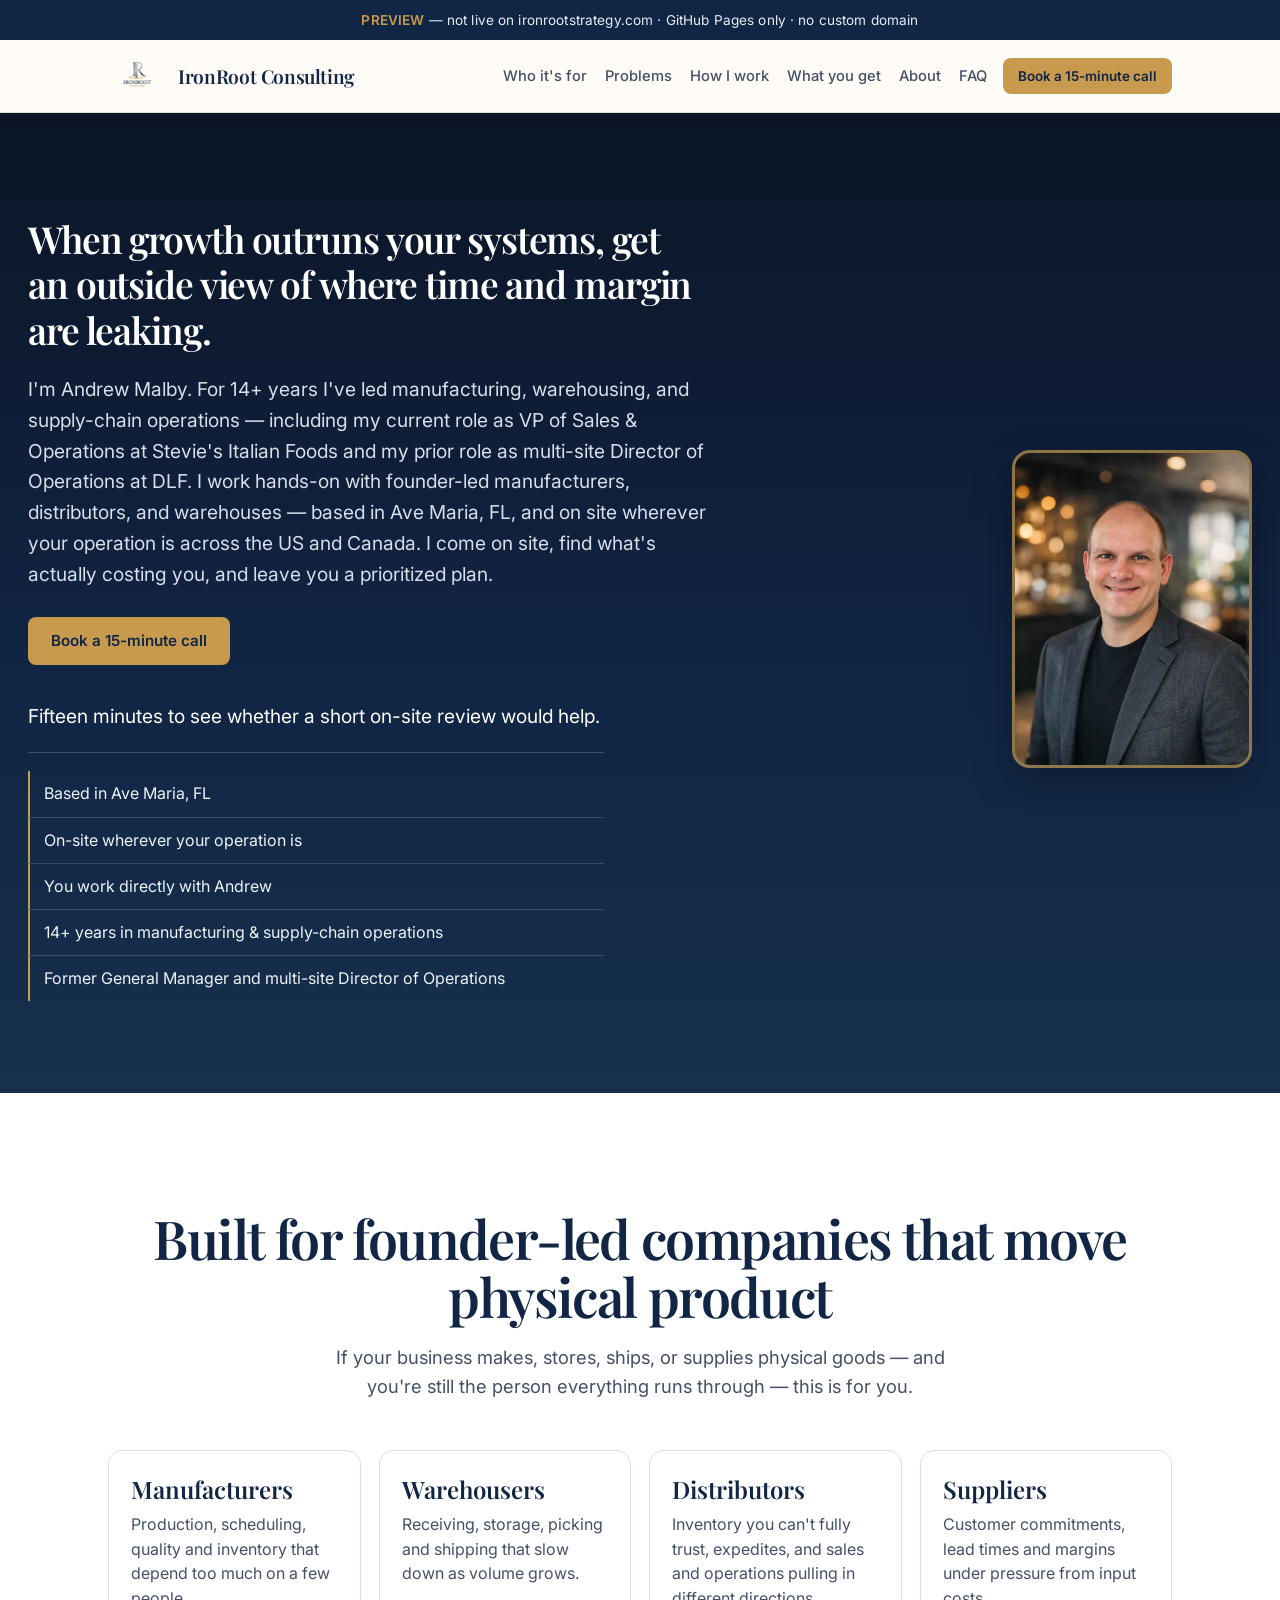
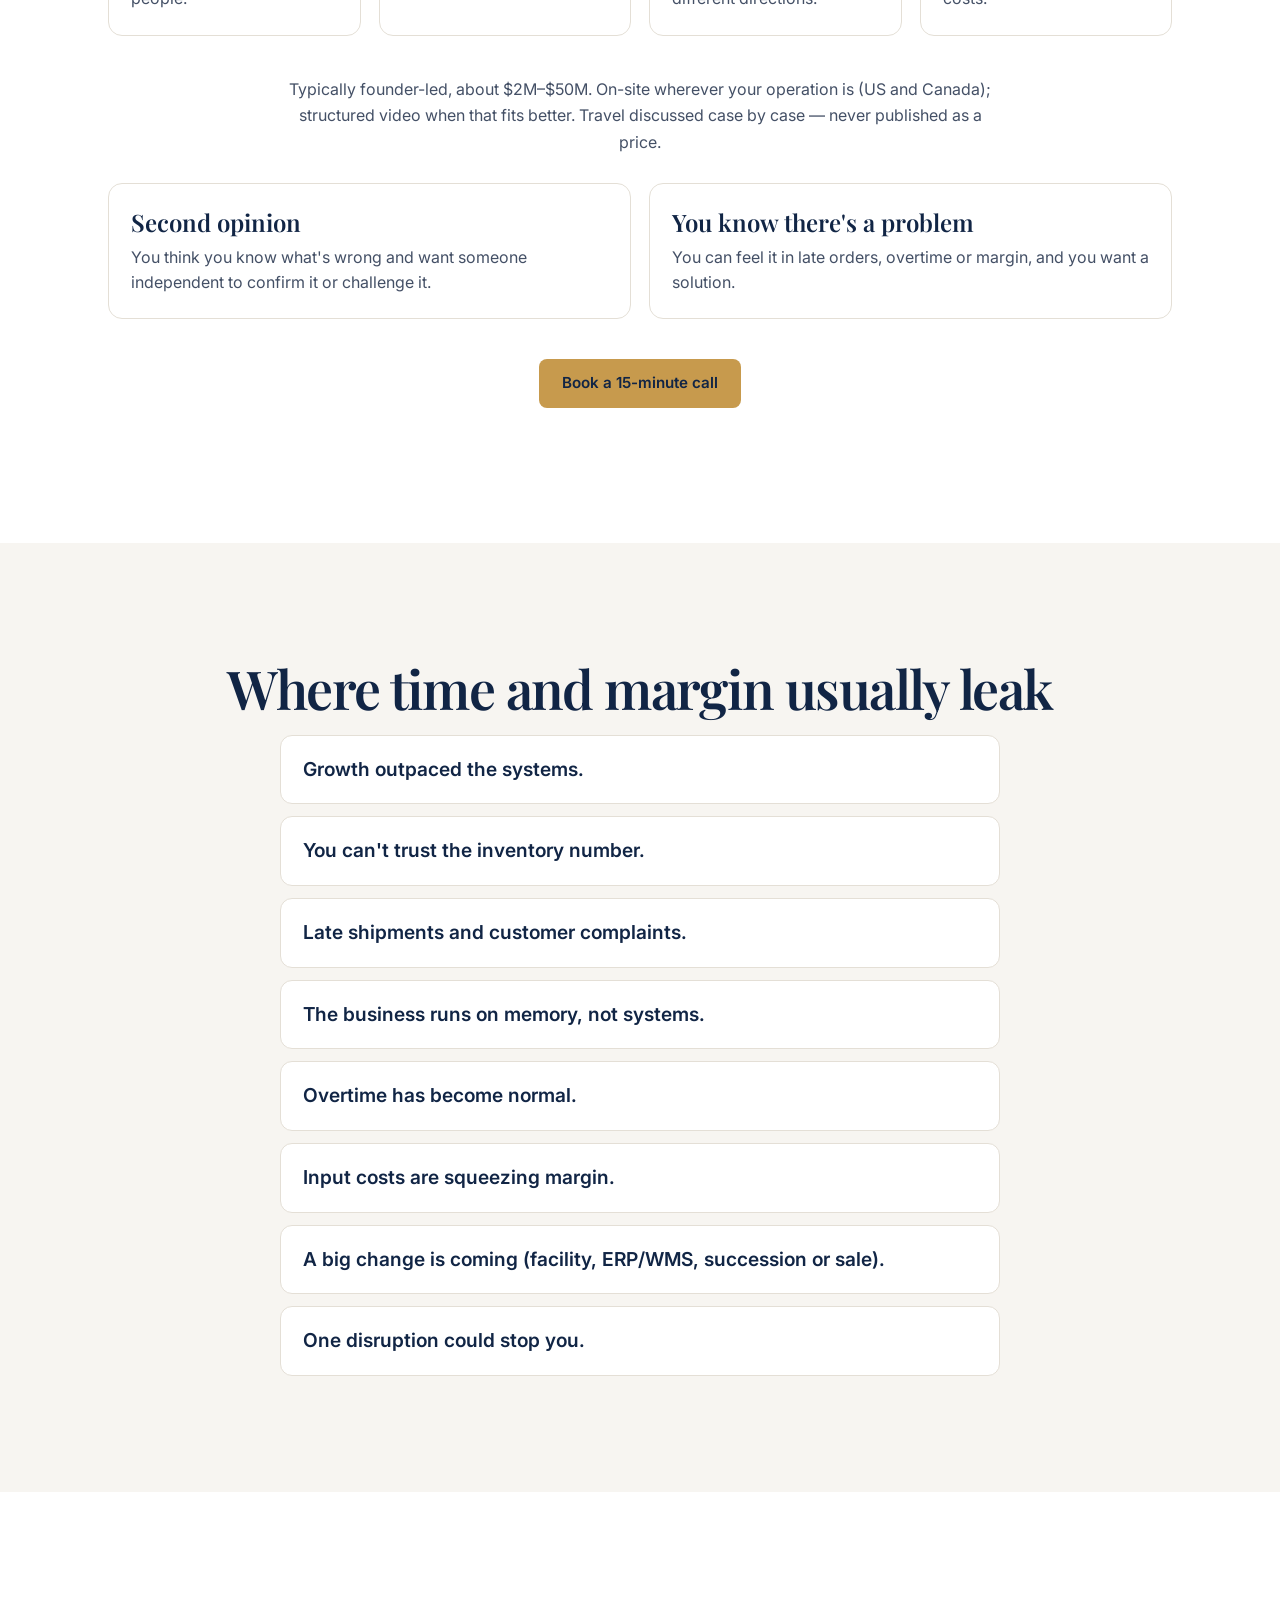
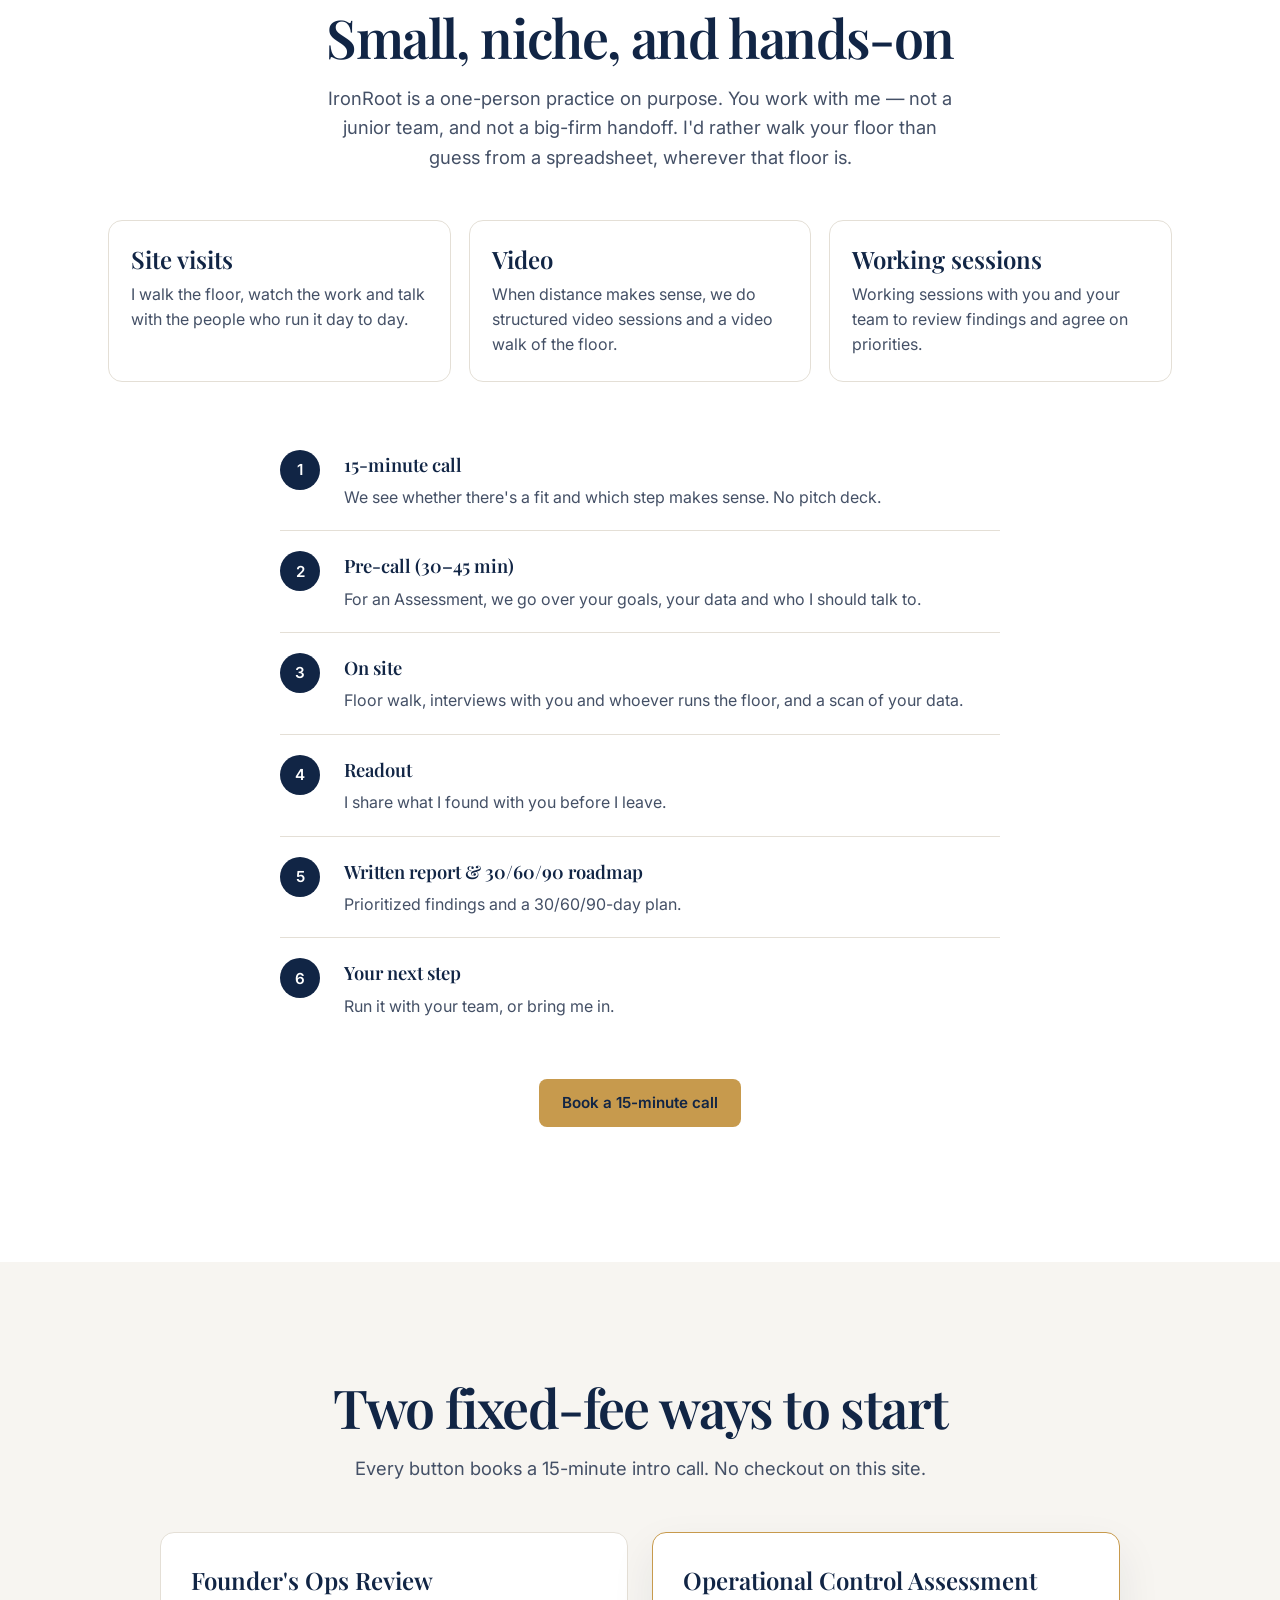
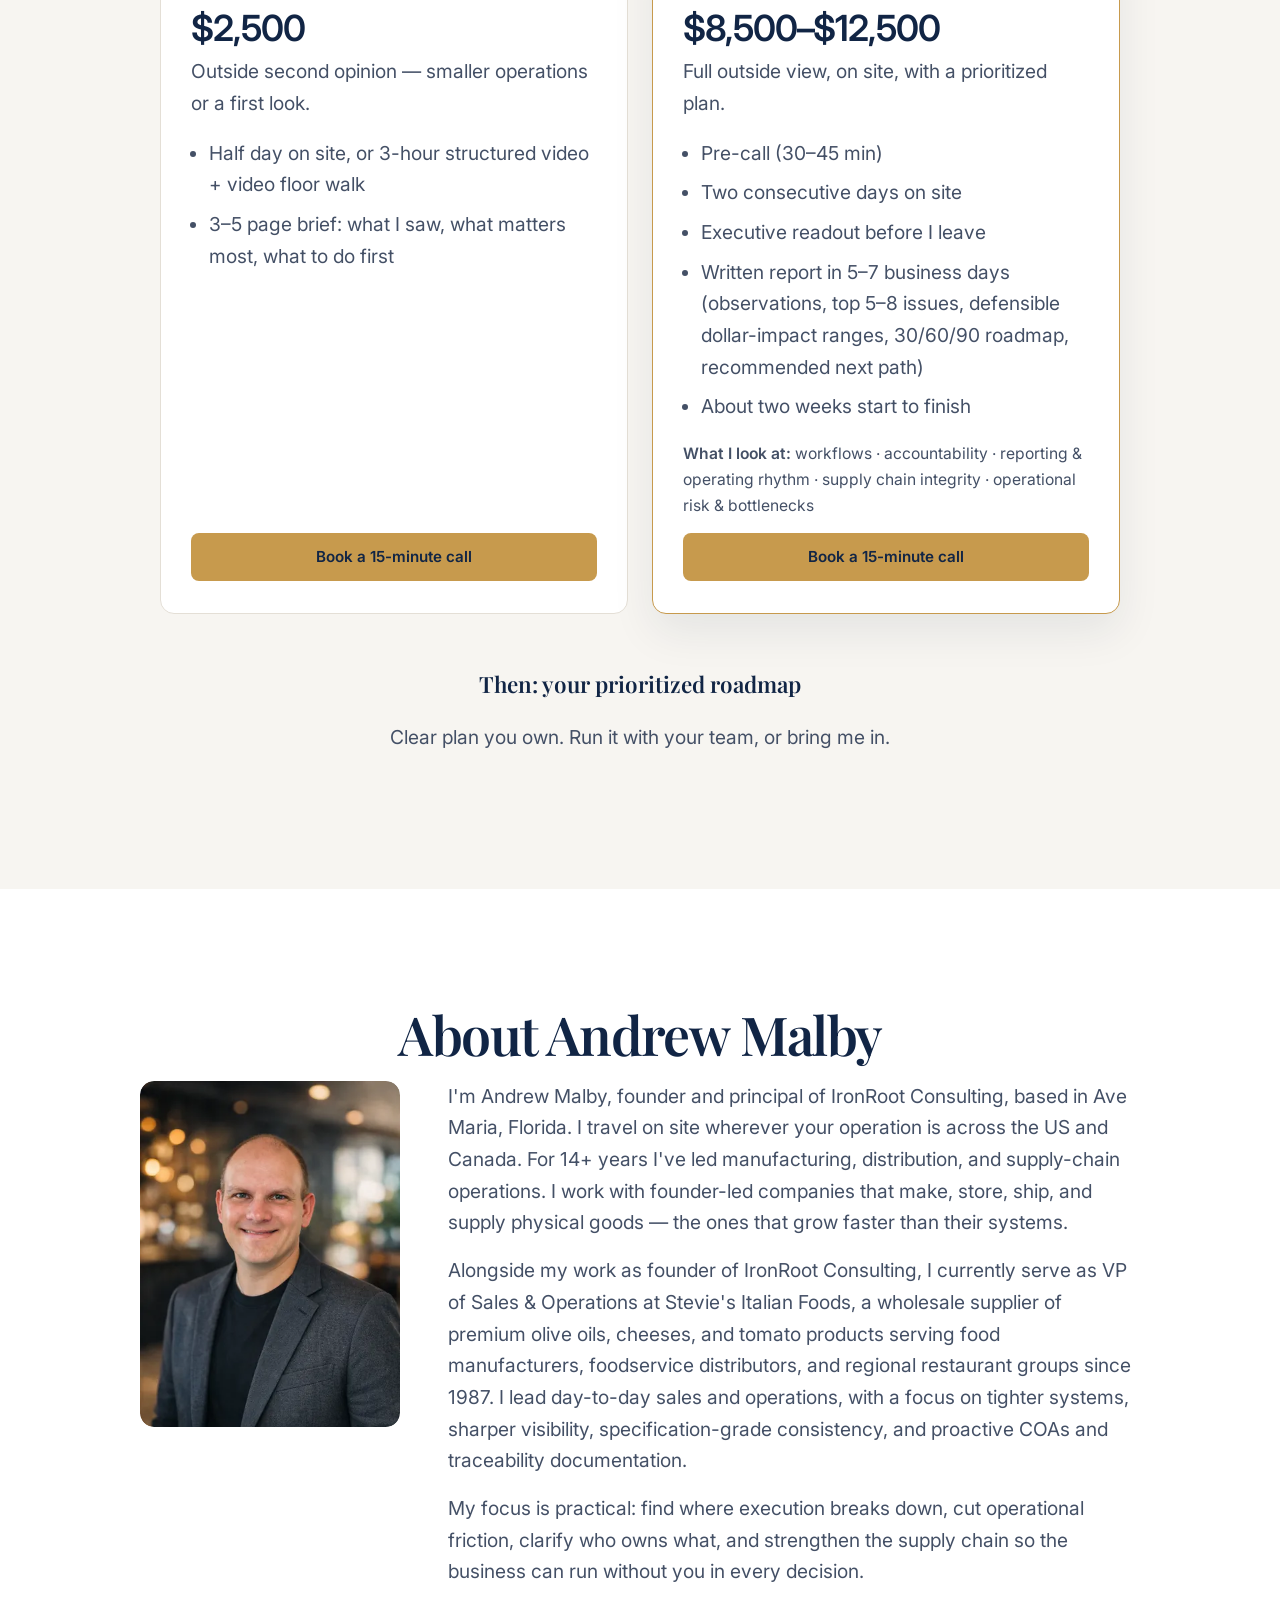
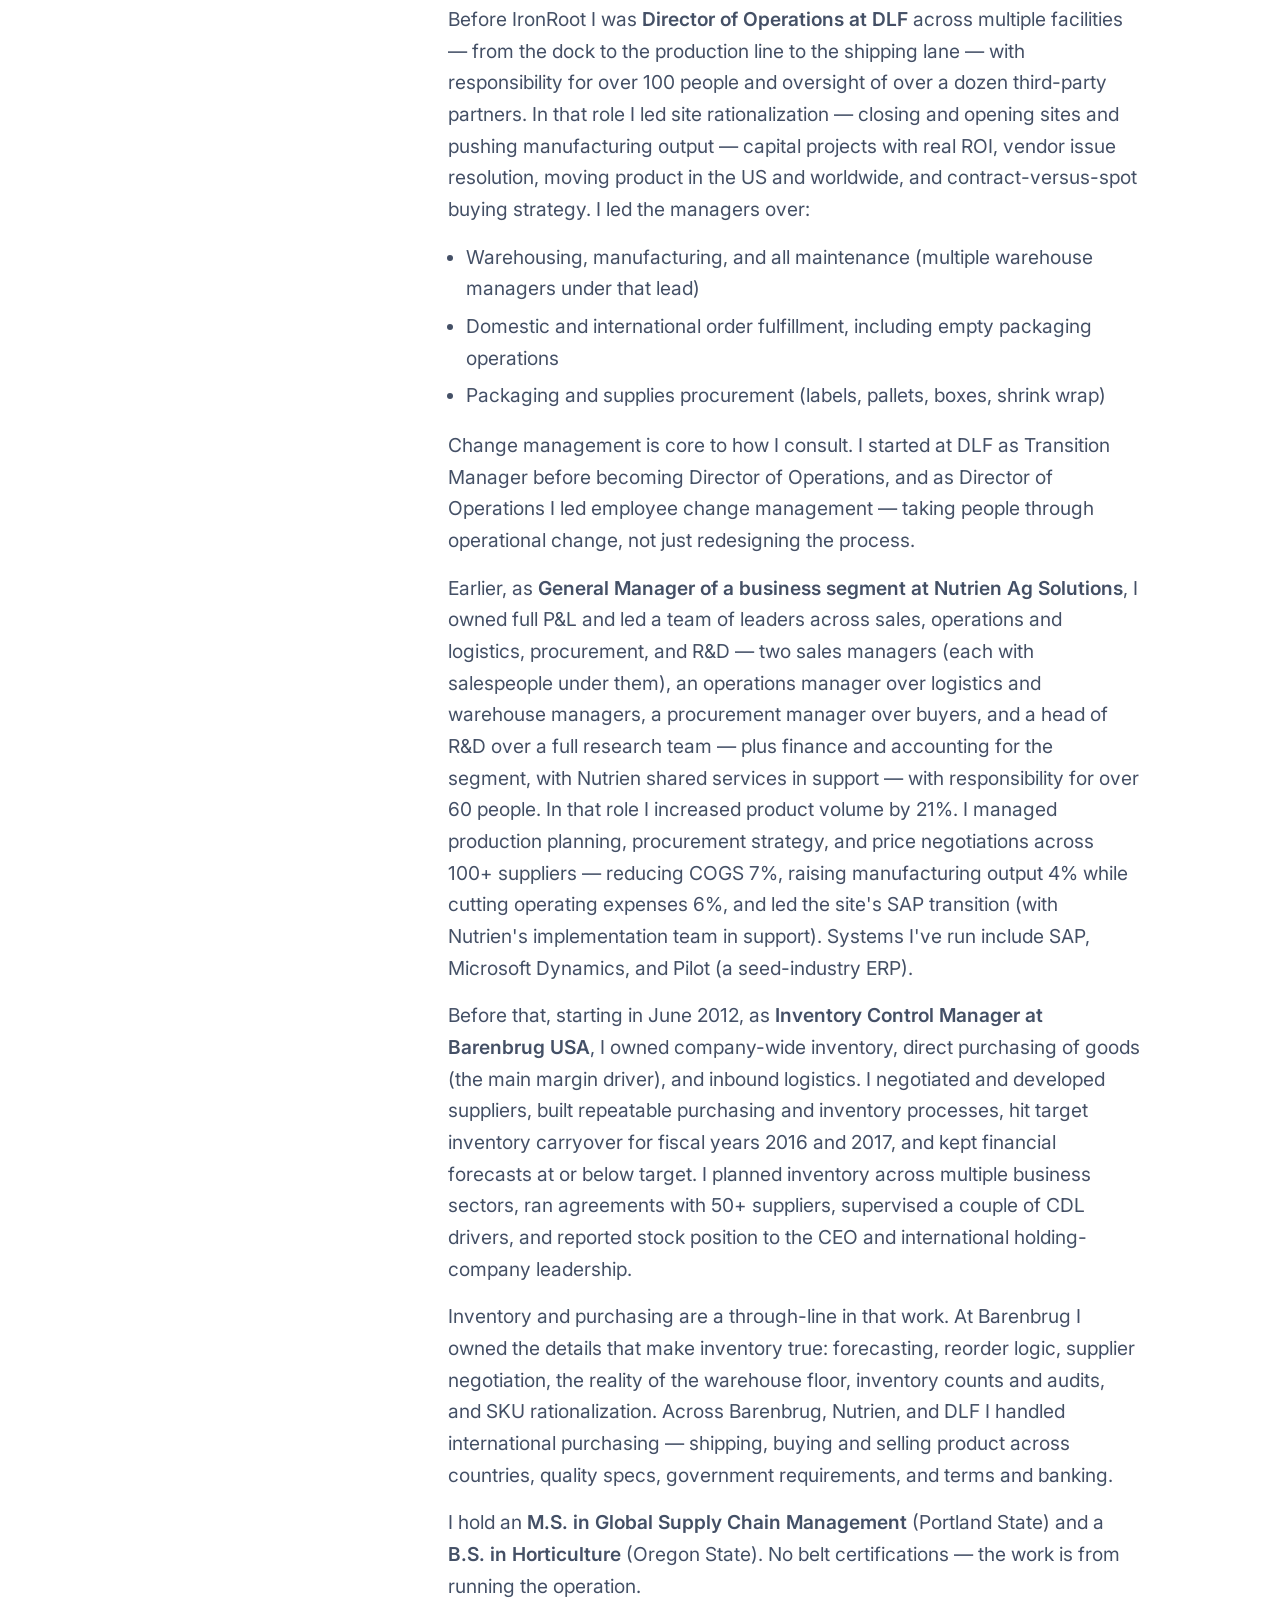
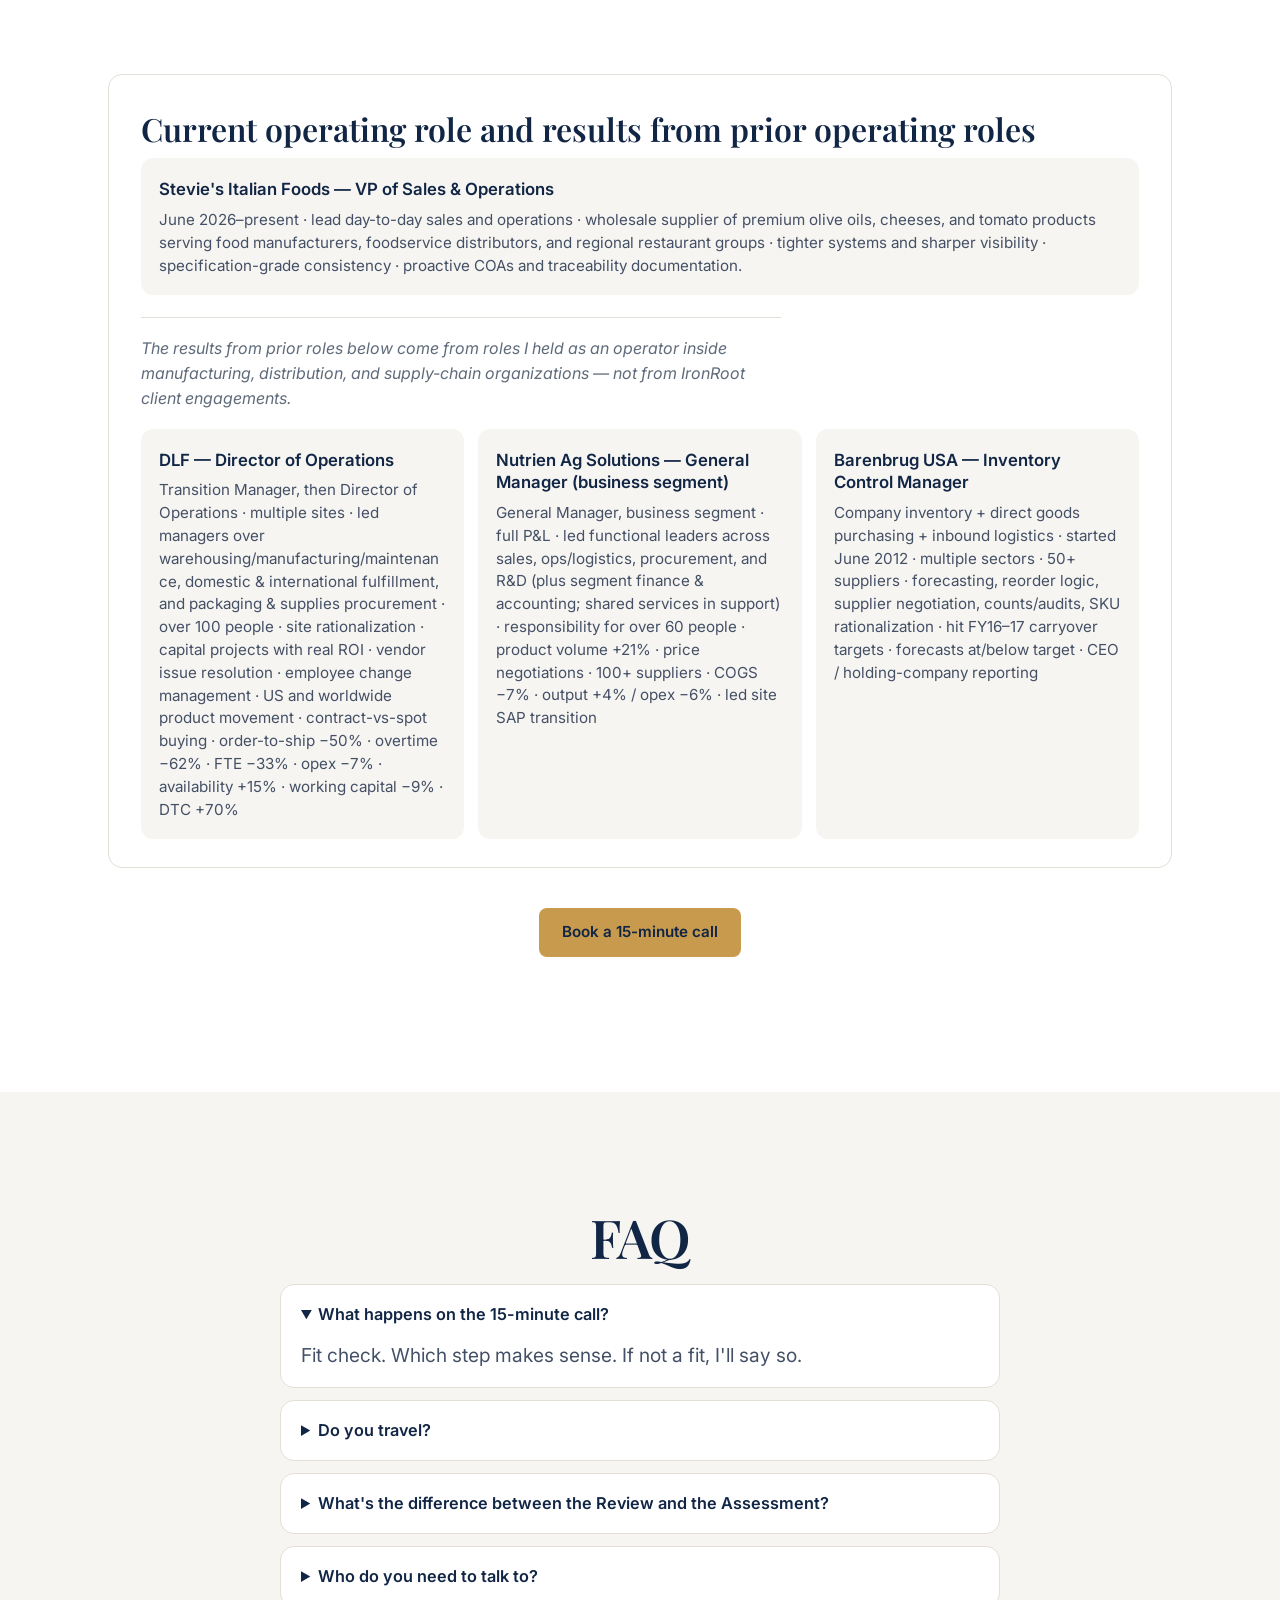
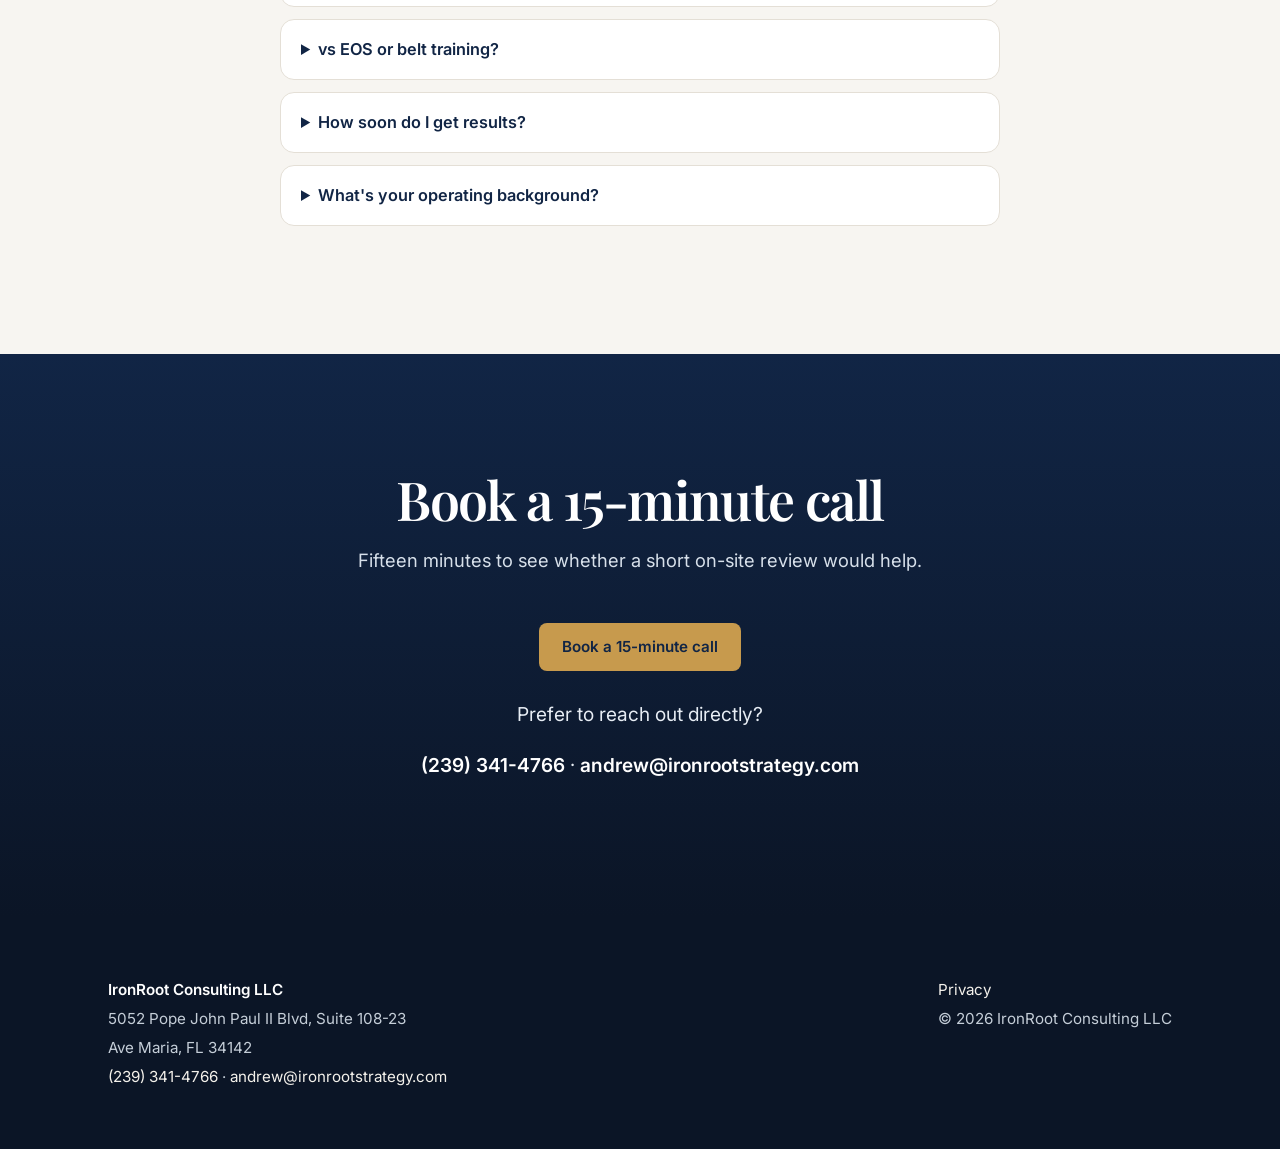
==== index.html @ d34fcd2e "Add the production site from the preview, plus production-only extras. Copies the current ironrootst" ====
<!DOCTYPE html>
<html lang="en">
<head>
<meta charset="utf-8">
<meta name="viewport" content="width=device-width, initial-scale=1">
<!-- Hostname-gated noindex: injected only on *.github.io. Do not replace with a static robots meta; that would noindex production if these files are published as-is. -->
<script>
(function () {
  var host = (location.hostname || "").toLowerCase();
  if (host !== "ironrootconsulting.github.io" && !/\.github\.io$/.test(host)) return;
  if (!document.head) return;
  var meta = document.createElement("meta");
  meta.name = "robots";
  meta.content = "noindex";
  document.head.appendChild(meta);
})();
</script>
<meta name="google-site-verification" content="wTup8eq-XtZjlLZiZfCCiqJYmP6QYBVNpn3Ds-2y3cA" />
<!-- Google tag (gtag.js) -->
<script async src="https://www.googletagmanager.com/gtag/js?id=G-VJBLDFXN01"></script>
<script>
  window.dataLayer = window.dataLayer || [];
  function gtag(){dataLayer.push(arguments);}
  gtag('js', new Date());

  gtag('config', 'G-VJBLDFXN01');
</script>
<title>IronRoot Consulting – Operations Advisor for Founder-Led Companies</title>
<meta name="description" content="Hands-on operations reviews for founder-led manufacturers, distributors, and warehouses — on site across the US and Canada. Book a 15-minute call with Andrew Malby.">
<meta property="og:title" content="When growth outruns your systems, get an outside view.">
<meta property="og:description" content="On-site operations reviews for founder-led manufacturers, distributors, and warehouses across the US and Canada. Book a 15-minute call.">
<meta property="og:image" content="https://ironrootstrategy.com/assets/og-share.png">
<meta property="og:image:type" content="image/png">
<meta property="og:image:width" content="1200">
<meta property="og:image:height" content="630">
<meta property="og:image:alt" content="IronRoot Consulting. When growth outruns your systems, get an outside view of where time and margin are leaking.">
<meta name="twitter:card" content="summary_large_image">
<meta name="twitter:title" content="When growth outruns your systems, get an outside view.">
<meta name="twitter:description" content="On-site operations reviews for founder-led manufacturers, distributors, and warehouses across the US and Canada. Book a 15-minute call.">
<meta name="twitter:image" content="https://ironrootstrategy.com/assets/og-share.png">
<meta name="twitter:image:alt" content="IronRoot Consulting. When growth outruns your systems, get an outside view of where time and margin are leaking.">
<meta property="og:type" content="website">
<link rel="canonical" href="https://ironrootstrategy.com/">
<script type="application/ld+json">
{
  "@context": "https://schema.org",
  "@graph": [
    {
      "@type": "ProfessionalService",
      "@id": "https://ironrootstrategy.com/#business",
      "name": "IronRoot Consulting",
      "legalName": "IronRoot Consulting LLC",
      "url": "https://ironrootstrategy.com/",
      "description": "Hands-on operations reviews for founder-led manufacturers, distributors, and warehouses — on site across the US and Canada. Book a 15-minute call with Andrew Malby.",
      "telephone": "(239) 341-4766",
      "email": "andrew@ironrootstrategy.com",
      "address": {
        "@type": "PostalAddress",
        "streetAddress": "5052 Pope John Paul II Blvd, Suite 108-23",
        "addressLocality": "Ave Maria",
        "addressRegion": "FL",
        "postalCode": "34142",
        "addressCountry": "US"
      },
      "areaServed": "US and Canada",
      "founder": {
        "@id": "https://ironrootstrategy.com/#andrew-malby"
      },
      "makesOffer": [
        {
          "@id": "https://ironrootstrategy.com/#founders-ops-review"
        },
        {
          "@id": "https://ironrootstrategy.com/#operational-control-assessment"
        }
      ],
      "potentialAction": {
        "@type": "ReserveAction",
        "name": "Book a 15-minute call",
        "target": "https://calendar.app.google/rnamZXdXAbJXoZ3T8"
      }
    },
    {
      "@type": "Person",
      "@id": "https://ironrootstrategy.com/#andrew-malby",
      "name": "Andrew Malby",
      "jobTitle": "founder and principal",
      "description": "Andrew Malby, founder and principal of IronRoot Consulting",
      "url": "https://ironrootstrategy.com/#about",
      "email": "andrew@ironrootstrategy.com",
      "telephone": "(239) 341-4766",
      "worksFor": {
        "@id": "https://ironrootstrategy.com/#business"
      }
    },
    {
      "@type": "Offer",
      "@id": "https://ironrootstrategy.com/#founders-ops-review",
      "name": "Founder's Ops Review",
      "description": "Outside second opinion — smaller operations or a first look.",
      "url": "https://ironrootstrategy.com/#offer",
      "priceCurrency": "USD",
      "seller": {
        "@id": "https://ironrootstrategy.com/#business"
      },
      "itemOffered": {
        "@type": "Service",
        "name": "Founder's Ops Review",
        "description": "Outside second opinion — smaller operations or a first look.",
        "provider": {
          "@id": "https://ironrootstrategy.com/#business"
        }
      },
      "price": "2500"
    },
    {
      "@type": "Offer",
      "@id": "https://ironrootstrategy.com/#operational-control-assessment",
      "name": "Operational Control Assessment",
      "description": "Full outside view, on site, with a prioritized plan.",
      "url": "https://ironrootstrategy.com/#offer",
      "priceCurrency": "USD",
      "seller": {
        "@id": "https://ironrootstrategy.com/#business"
      },
      "itemOffered": {
        "@type": "Service",
        "name": "Operational Control Assessment",
        "description": "Full outside view, on site, with a prioritized plan.",
        "provider": {
          "@id": "https://ironrootstrategy.com/#business"
        }
      },
      "priceSpecification": {
        "@type": "PriceSpecification",
        "minPrice": "8500",
        "maxPrice": "12500",
        "priceCurrency": "USD"
      }
    },
    {
      "@type": "FAQPage",
      "@id": "https://ironrootstrategy.com/#faq",
      "url": "https://ironrootstrategy.com/#faq",
      "about": {
        "@id": "https://ironrootstrategy.com/#business"
      },
      "mainEntity": [
        {
          "@type": "Question",
          "name": "What happens on the 15-minute call?",
          "acceptedAnswer": {
            "@type": "Answer",
            "text": "Fit check. Which step makes sense. If not a fit, I'll say so."
          }
        },
        {
          "@type": "Question",
          "name": "Do you travel?",
          "acceptedAnswer": {
            "@type": "Answer",
            "text": "Yes. Based in Ave Maria, FL; on-site anywhere in the US and Canada. Travel is discussed up front for each engagement — never published as a price or fixed terms. Founder's Ops Review can be structured video + video floor walk when that fits better."
          }
        },
        {
          "@type": "Question",
          "name": "What's the difference between the Review and the Assessment?",
          "acceptedAnswer": {
            "@type": "Answer",
            "text": "The Review is a half-day second opinion and a short brief. The Assessment is two days on site, with a readout and a written 30/60/90 roadmap."
          }
        },
        {
          "@type": "Question",
          "name": "Who do you need to talk to?",
          "acceptedAnswer": {
            "@type": "Answer",
            "text": "You, plus whoever runs the floor. The Assessment may include your ops, warehouse, or plant lead."
          }
        },
        {
          "@type": "Question",
          "name": "vs EOS or belt training?",
          "acceptedAnswer": {
            "@type": "Answer",
            "text": "I diagnose the physical operation — flow, inventory, fulfillment, founder dependency — not a leadership OS or belt training."
          }
        },
        {
          "@type": "Question",
          "name": "How soon do I get results?",
          "acceptedAnswer": {
            "@type": "Answer",
            "text": "For the Assessment: readout before I leave; written report in 5–7 business days (about two weeks start to finish)."
          }
        },
        {
          "@type": "Question",
          "name": "What's your operating background?",
          "acceptedAnswer": {
            "@type": "Answer",
            "text": "I currently serve as VP of Sales & Operations at Stevie's Italian Foods, leading day-to-day sales and operations alongside IronRoot Consulting. 14+ years in manufacturing and supply chain. Multi-site Director of Operations at DLF (started as Transition Manager); General Manager of a business segment at Nutrien Ag Solutions (led the site's SAP transition; increased product volume by 21%); Inventory Control Manager at Barenbrug USA starting June 2012 (inventory, direct purchasing, inbound logistics). Systems: SAP, Microsoft Dynamics, Pilot. Detail in About."
          }
        }
      ]
    }
  ]
}
</script>
<link rel="icon" href="favicon.svg" type="image/svg+xml">
<link rel="preconnect" href="https://fonts.googleapis.com">
<link rel="preconnect" href="https://fonts.gstatic.com" crossorigin>
<link href="https://fonts.googleapis.com/css2?family=Inter:wght@400;500;600;700&family=Playfair+Display:wght@600;700&display=swap" rel="stylesheet">
<link rel="stylesheet" href="styles.css">
</head>
<body>
<div class="preview-banner"><strong>PREVIEW</strong> — not live on ironrootstrategy.com · GitHub Pages only · no custom domain</div>
<header class="top"><div class="wrap">
  <a class="brand" href="#top"><img src="assets/ir-logo.png" alt="IronRoot Consulting" width="40" height="40"> IronRoot Consulting</a>
  <nav>
    <a href="#who">Who it's for</a>
    <a href="#problems">Problems</a>
    <a href="#how">How I work</a>
    <a href="#offer">What you get</a>
    <a href="#about">About</a>
    <a href="#faq">FAQ</a>
    <details class="nav-more"><summary>Menu</summary><div class="panel">
      <a href="#who">Who it's for</a>
      <a href="#problems">Problems</a>
      <a href="#how">How I work</a>
      <a href="#offer">What you get</a>
      <a href="#about">About</a>
      <a href="#faq">FAQ</a>
    </div></details>
    <a class="btn nav" href="https://calendar.app.google/rnamZXdXAbJXoZ3T8" target="_blank" rel="noopener">Book a 15-minute call</a>
  </nav>
</div></header>

<main id="top">
<section class="hero"><div class="wrap hero-layout">
  <div class="hero-copy">
  <h1>When growth outruns your systems, get an outside view of where time and margin are leaking.</h1>
  <p class="sub">I'm Andrew Malby. For 14+ years I've led manufacturing, warehousing, and supply-chain operations — including my current role as VP of Sales &amp; Operations at Stevie's Italian Foods and my prior role as multi-site Director of Operations at DLF. I work hands-on with founder-led manufacturers, distributors, and warehouses — based in Ave Maria, FL, and on site wherever your operation is across the US and Canada. I come on site, find what's actually costing you, and leave you a prioritized plan.</p>
  <div class="actions">
    <a class="btn" href="https://calendar.app.google/rnamZXdXAbJXoZ3T8" target="_blank" rel="noopener">Book a 15-minute call</a>
  </div>
  <p class="hero-note">Fifteen minutes to see whether a short on-site review would help.</p>
  <ul class="trust">
    <li>Based in Ave Maria, FL</li>
    <li>On-site wherever your operation is</li>
    <li>You work directly with Andrew</li>
    <li>14+ years in manufacturing &amp; supply-chain operations</li>
    <li>Former General Manager and multi-site Director of Operations</li>
  </ul>
  </div>
  <figure class="hero-portrait">
    <picture>
      <source type="image/webp" srcset="assets/andrew-malby-390.webp 390w, assets/andrew-malby.webp 780w" sizes="(max-width: 900px) 62vw, 240px">
      <img src="assets/andrew-malby.jpg" srcset="assets/andrew-malby-390.jpg 390w, assets/andrew-malby.jpg 780w" sizes="(max-width: 900px) 62vw, 240px" width="780" height="1040" alt="Andrew Malby, founder of IronRoot Consulting" decoding="async">
    </picture>
  </figure>
</div></section>

<section id="who"><div class="wrap">
  <h2>Built for founder-led companies that move physical product</h2>
  <p class="lead">If your business makes, stores, ships, or supplies physical goods — and you're still the person everything runs through — this is for you.</p>
  <div class="tiles">
    <div class="tile"><h3>Manufacturers</h3><p>Production, scheduling, quality and inventory that depend too much on a few people.</p></div>
    <div class="tile"><h3>Warehousers</h3><p>Receiving, storage, picking and shipping that slow down as volume grows.</p></div>
    <div class="tile"><h3>Distributors</h3><p>Inventory you can't fully trust, expedites, and sales and operations pulling in different directions.</p></div>
    <div class="tile"><h3>Suppliers</h3><p>Customer commitments, lead times and margins under pressure from input costs.</p></div>
  </div>
  <p class="fit">Typically founder-led, about $2M–$50M. On-site wherever your operation is (US and Canada); structured video when that fits better. Travel discussed case by case — never published as a price.</p>
  <div class="two-ways">
    <div class="way"><h3>Second opinion</h3><p>You think you know what's wrong and want someone independent to confirm it or challenge it.</p></div>
    <div class="way"><h3>You know there's a problem</h3><p>You can feel it in late orders, overtime or margin, and you want a solution.</p></div>
  </div>
  <p class="center"><a class="btn" href="https://calendar.app.google/rnamZXdXAbJXoZ3T8" target="_blank" rel="noopener">Book a 15-minute call</a></p>
</div></section>

<section id="problems" class="alt"><div class="wrap">
  <h2>Where time and margin usually leak</h2>
  <ul class="problems">
    <li><strong>Growth outpaced the systems.</strong></li>
    <li><strong>You can't trust the inventory number.</strong></li>
    <li><strong>Late shipments and customer complaints.</strong></li>
    <li><strong>The business runs on memory, not systems.</strong></li>
    <li><strong>Overtime has become normal.</strong></li>
    <li><strong>Input costs are squeezing margin.</strong></li>
    <li><strong>A big change is coming (facility, ERP/WMS, succession or sale).</strong></li>
    <li><strong>One disruption could stop you.</strong></li>
  </ul>
</div></section>

<section id="how"><div class="wrap">
  <h2>Small, niche, and hands-on</h2>
  <p class="lead">IronRoot is a one-person practice on purpose. You work with me — not a junior team, and not a big-firm handoff. I'd rather walk your floor than guess from a spreadsheet, wherever that floor is.</p>
  <div class="modes">
    <div class="mode"><h3>Site visits</h3><p>I walk the floor, watch the work and talk with the people who run it day to day.</p></div>
    <div class="mode"><h3>Video</h3><p>When distance makes sense, we do structured video sessions and a video walk of the floor.</p></div>
    <div class="mode"><h3>Working sessions</h3><p>Working sessions with you and your team to review findings and agree on priorities.</p></div>
  </div>
  <ol class="steps">
    <li><h3>15-minute call</h3><p>We see whether there's a fit and which step makes sense. No pitch deck.</p></li>
    <li><h3>Pre-call (30–45 min)</h3><p>For an Assessment, we go over your goals, your data and who I should talk to.</p></li>
    <li><h3>On site</h3><p>Floor walk, interviews with you and whoever runs the floor, and a scan of your data.</p></li>
    <li><h3>Readout</h3><p>I share what I found with you before I leave.</p></li>
    <li><h3>Written report &amp; 30/60/90 roadmap</h3><p>Prioritized findings and a 30/60/90-day plan.</p></li>
    <li><h3>Your next step</h3><p>Run it with your team, or bring me in.</p></li>
  </ol>
  <p class="center"><a class="btn" href="https://calendar.app.google/rnamZXdXAbJXoZ3T8" target="_blank" rel="noopener">Book a 15-minute call</a></p>
</div></section>

<section id="offer" class="alt"><div class="wrap">
  <h2>Two fixed-fee ways to start</h2>
  <p class="lead">Every button books a 15-minute intro call. No checkout on this site.</p>
  <div class="plans">
    <div class="plan">
      <h3>Founder's Ops Review</h3>
      <p class="price">$2,500</p>
      <p class="blurb">Outside second opinion — smaller operations or a first look.</p>
      <ul>
        <li>Half day on site, or 3-hour structured video + video floor walk</li>
        <li>3–5 page brief: what I saw, what matters most, what to do first</li>
      </ul>
      <a class="btn" href="https://calendar.app.google/rnamZXdXAbJXoZ3T8" target="_blank" rel="noopener">Book a 15-minute call</a>
    </div>
    <div class="plan featured">
      <h3>Operational Control Assessment</h3>
      <p class="price">$8,500–$12,500</p>
      <p class="blurb">Full outside view, on site, with a prioritized plan.</p>
      <ul>
        <li>Pre-call (30–45 min)</li>
        <li>Two consecutive days on site</li>
        <li>Executive readout before I leave</li>
        <li>Written report in 5–7 business days (observations, top 5–8 issues, defensible dollar-impact ranges, 30/60/90 roadmap, recommended next path)</li>
        <li>About two weeks start to finish</li>
      </ul>
      <p class="scope"><strong>What I look at:</strong> workflows · accountability · reporting &amp; operating rhythm · supply chain integrity · operational risk &amp; bottlenecks</p>
      <a class="btn" href="https://calendar.app.google/rnamZXdXAbJXoZ3T8" target="_blank" rel="noopener">Book a 15-minute call</a>
    </div>
  </div>
  <div class="after">
    <h3>Then: your prioritized roadmap</h3>
    <p>Clear plan you own. Run it with your team, or bring me in.</p>
  </div>
</div></section>

<section id="about"><div class="wrap">
  <h2>About Andrew Malby</h2>
  <div class="about-grid">
    <figure class="about-photo">
      <picture>
        <source type="image/webp" srcset="assets/andrew-malby-390.webp 390w, assets/andrew-malby.webp 780w" sizes="(max-width: 900px) 72vw, 260px">
        <img src="assets/andrew-malby.jpg" srcset="assets/andrew-malby-390.jpg 390w, assets/andrew-malby.jpg 780w" sizes="(max-width: 900px) 72vw, 260px" width="780" height="1040" alt="Andrew Malby, founder of IronRoot Consulting" loading="lazy" decoding="async">
      </picture>
    </figure>
    <div class="about-copy">
      <p>I'm Andrew Malby, founder and principal of IronRoot Consulting, based in Ave Maria, Florida. I travel on site wherever your operation is across the US and Canada. For 14+ years I've led manufacturing, distribution, and supply-chain operations. I work with founder-led companies that make, store, ship, and supply physical goods — the ones that grow faster than their systems.</p>
      <p>Alongside my work as founder of IronRoot Consulting, I currently serve as VP of Sales &amp; Operations at Stevie's Italian Foods, a wholesale supplier of premium olive oils, cheeses, and tomato products serving food manufacturers, foodservice distributors, and regional restaurant groups since 1987. I lead day-to-day sales and operations, with a focus on tighter systems, sharper visibility, specification-grade consistency, and proactive COAs and traceability documentation.</p>
      <p>My focus is practical: find where execution breaks down, cut operational friction, clarify who owns what, and strengthen the supply chain so the business can run without you in every decision.</p>
      <p>Before IronRoot I was <strong>Director of Operations at DLF</strong> across multiple facilities — from the dock to the production line to the shipping lane — with responsibility for over 100 people and oversight of over a dozen third-party partners. In that role I led site rationalization — closing and opening sites and pushing manufacturing output — capital projects with real ROI, vendor issue resolution, moving product in the US and worldwide, and contract-versus-spot buying strategy. I led the managers over:</p>
      <ul class="metrics">
        <li>Warehousing, manufacturing, and all maintenance (multiple warehouse managers under that lead)</li>
        <li>Domestic and international order fulfillment, including empty packaging operations</li>
        <li>Packaging and supplies procurement (labels, pallets, boxes, shrink wrap)</li>
      </ul>
      <p>Change management is core to how I consult. I started at DLF as Transition Manager before becoming Director of Operations, and as Director of Operations I led employee change management — taking people through operational change, not just redesigning the process.</p>
      <p>Earlier, as <strong>General Manager of a business segment at Nutrien Ag Solutions</strong>, I owned full P&amp;L and led a team of leaders across sales, operations and logistics, procurement, and R&amp;D — two sales managers (each with salespeople under them), an operations manager over logistics and warehouse managers, a procurement manager over buyers, and a head of R&amp;D over a full research team — plus finance and accounting for the segment, with Nutrien shared services in support — with responsibility for over 60 people. In that role I increased product volume by 21%. I managed production planning, procurement strategy, and price negotiations across 100+ suppliers — reducing COGS 7%, raising manufacturing output 4% while cutting operating expenses 6%, and led the site's SAP transition (with Nutrien's implementation team in support). Systems I've run include SAP, Microsoft Dynamics, and Pilot (a seed-industry ERP).</p>
      <p>Before that, starting in June 2012, as <strong>Inventory Control Manager at Barenbrug USA</strong>, I owned company-wide inventory, direct purchasing of goods (the main margin driver), and inbound logistics. I negotiated and developed suppliers, built repeatable purchasing and inventory processes, hit target inventory carryover for fiscal years 2016 and 2017, and kept financial forecasts at or below target. I planned inventory across multiple business sectors, ran agreements with 50+ suppliers, supervised a couple of CDL drivers, and reported stock position to the CEO and international holding-company leadership.</p>
      <p>Inventory and purchasing are a through-line in that work. At Barenbrug I owned the details that make inventory true: forecasting, reorder logic, supplier negotiation, the reality of the warehouse floor, inventory counts and audits, and SKU rationalization. Across Barenbrug, Nutrien, and DLF I handled international purchasing — shipping, buying and selling product across countries, quality specs, government requirements, and terms and banking.</p>
      <p>I hold an <strong>M.S. in Global Supply Chain Management</strong> (Portland State) and a <strong>B.S. in Horticulture</strong> (Oregon State). No belt certifications — the work is from running the operation.</p>
    </div>
  </div>
  <div class="proof" id="proof">
    <h3>Current operating role and results from prior operating roles</h3>
    <div class="stat">
      <h3>Stevie's Italian Foods — VP of Sales &amp; Operations</h3>
      <p>June 2026–present · lead day-to-day sales and operations · wholesale supplier of premium olive oils, cheeses, and tomato products serving food manufacturers, foodservice distributors, and regional restaurant groups · tighter systems and sharper visibility · specification-grade consistency · proactive COAs and traceability documentation.</p>
    </div>
    <p class="note">The results from prior roles below come from roles I held as an operator inside manufacturing, distribution, and supply-chain organizations — not from IronRoot client engagements.</p>
    <div class="stat-grid">
      <div class="stat">
        <h3>DLF — Director of Operations</h3>
        <p>Transition Manager, then Director of Operations · multiple sites · led managers over warehousing/manufacturing/maintenance, domestic &amp; international fulfillment, and packaging &amp; supplies procurement · over 100 people · site rationalization · capital projects with real ROI · vendor issue resolution · employee change management · US and worldwide product movement · contract-vs-spot buying · order-to-ship −50% · overtime −62% · FTE −33% · opex −7% · availability +15% · working capital −9% · DTC +70%</p>
      </div>
      <div class="stat">
        <h3>Nutrien Ag Solutions — General Manager (business segment)</h3>
        <p>General Manager, business segment · full P&amp;L · led functional leaders across sales, ops/logistics, procurement, and R&amp;D (plus segment finance &amp; accounting; shared services in support) · responsibility for over 60 people · product volume +21% · price negotiations · 100+ suppliers · COGS −7% · output +4% / opex −6% · led site SAP transition</p>
      </div>
      <div class="stat">
        <h3>Barenbrug USA — Inventory Control Manager</h3>
        <p>Company inventory + direct goods purchasing + inbound logistics · started June 2012 · multiple sectors · 50+ suppliers · forecasting, reorder logic, supplier negotiation, counts/audits, SKU rationalization · hit FY16–17 carryover targets · forecasts at/below target · CEO / holding-company reporting</p>
      </div>
    </div>
  </div>
  <p class="center"><a class="btn" href="https://calendar.app.google/rnamZXdXAbJXoZ3T8" target="_blank" rel="noopener">Book a 15-minute call</a></p>
</div></section>

<section id="faq" class="alt"><div class="wrap">
  <h2>FAQ</h2>
  <div class="faq">
    <details open><summary>What happens on the 15-minute call?</summary><p>Fit check. Which step makes sense. If not a fit, I'll say so.</p></details>
    <details><summary>Do you travel?</summary><p>Yes. Based in Ave Maria, FL; on-site anywhere in the US and Canada. Travel is discussed up front for each engagement — never published as a price or fixed terms. Founder's Ops Review can be structured video + video floor walk when that fits better.</p></details>
    <details><summary>What's the difference between the Review and the Assessment?</summary><p>The Review is a half-day second opinion and a short brief. The Assessment is two days on site, with a readout and a written 30/60/90 roadmap.</p></details>
    <details><summary>Who do you need to talk to?</summary><p>You, plus whoever runs the floor. The Assessment may include your ops, warehouse, or plant lead.</p></details>
    <details><summary>vs EOS or belt training?</summary><p>I diagnose the physical operation — flow, inventory, fulfillment, founder dependency — not a leadership OS or belt training.</p></details>
    <details><summary>How soon do I get results?</summary><p>For the Assessment: readout before I leave; written report in 5–7 business days (about two weeks start to finish).</p></details>
    <details><summary>What's your operating background?</summary><p>I currently serve as VP of Sales &amp; Operations at Stevie's Italian Foods, leading day-to-day sales and operations alongside IronRoot Consulting. 14+ years in manufacturing and supply chain. Multi-site Director of Operations at DLF (started as Transition Manager); General Manager of a business segment at Nutrien Ag Solutions (led the site's SAP transition; increased product volume by 21%); Inventory Control Manager at Barenbrug USA starting June 2012 (inventory, direct purchasing, inbound logistics). Systems: SAP, Microsoft Dynamics, Pilot. Detail in About.</p></details>
  </div>
</div></section>

<section id="contact" class="cta-final"><div class="wrap">
  <h2>Book a 15-minute call</h2>
  <p class="lead">Fifteen minutes to see whether a short on-site review would help.</p>
  <p><a class="btn" href="https://calendar.app.google/rnamZXdXAbJXoZ3T8" target="_blank" rel="noopener">Book a 15-minute call</a></p>
  <div class="contact">
    <p>Prefer to reach out directly?</p>
    <p><a href="tel:+12393414766">(239) 341-4766</a> · <a href="mailto:andrew@ironrootstrategy.com">andrew@ironrootstrategy.com</a></p>
  </div>
</div></section>
</main>

<footer><div class="wrap">
  <div>
    <p><strong>IronRoot Consulting LLC</strong></p>
    <p>5052 Pope John Paul II Blvd, Suite 108-23</p>
    <p>Ave Maria, FL 34142</p>
    <p><a href="tel:+12393414766">(239) 341-4766</a> · <a href="mailto:andrew@ironrootstrategy.com">andrew@ironrootstrategy.com</a></p>
  </div>
  <div>
    <p><a href="privacy.html">Privacy</a></p>
    <p>© 2026 IronRoot Consulting LLC</p>
  </div>
</div></footer>
<script>
(function () {
  var menu = document.querySelector(".nav-more");
  if (menu) {
    menu.querySelectorAll("a").forEach(function (link) {
      link.addEventListener("click", function () { menu.open = false; });
    });
    document.addEventListener("keydown", function (event) {
      if (event.key === "Escape") menu.open = false;
    });
  }
  if (window.matchMedia("(prefers-reduced-motion: reduce)").matches) return;
  if (!("IntersectionObserver" in window)) return;
  document.documentElement.classList.add("js-motion");
  var observer = new IntersectionObserver(function (entries) {
    entries.forEach(function (entry) {
      if (!entry.isIntersecting) return;
      entry.target.classList.add("is-in");
      observer.unobserve(entry.target);
    });
  }, { threshold: 0, rootMargin: "0px 0px -8% 0px" });
  document.querySelectorAll("main > section:not(.hero)").forEach(function (node) {
    if (node.getBoundingClientRect().top < window.innerHeight * 0.92) node.classList.add("is-in");
    node.classList.add("reveal");
    observer.observe(node);
  });
})();
</script>
</body>
</html>
---- styles.css ----
/* IronRoot Consulting preview — calm navy, gold only on actions */
:root{
  --navy:#112545;
  --navy-2:#1a3658;
  --deep:#0B1526;
  --gold:#C79A4D;
  --gold-d:#a67c35;
  --ink:#1c2430;
  --slate:#445066;
  --muted:#5f6b7a;
  --line:#e4dfd6;
  --bg:#F7F5F1;
  --white:#fff;
}
*{box-sizing:border-box}
img,picture{max-width:100%}
html{scroll-behavior:smooth}
body{
  margin:0;
  font-family:Inter,system-ui,-apple-system,Segoe UI,Roboto,sans-serif;
  font-size:clamp(1.02rem,0.35vw + 0.96rem,1.2rem);
  color:var(--ink);
  background:var(--white);
  line-height:1.65;
  -webkit-font-smoothing:antialiased;
}
h1,h2,h3,.brand{font-family:"Playfair Display",Georgia,serif;font-weight:600}
h1,h2{letter-spacing:-.03em}
strong{font-weight:600}
a{color:var(--navy-2);text-underline-offset:3px}
a:hover{color:var(--navy)}
a:focus-visible,summary:focus-visible,.btn:focus-visible{outline:2px solid var(--gold);outline-offset:3px}
.wrap{max-width:1120px;margin:0 auto;padding:0 28px}
main section[id]{scroll-margin-top:84px}

.preview-banner{background:var(--navy);color:#e7edf4;text-align:center;font-size:.85rem;letter-spacing:.01em;padding:9px 16px}
.preview-banner strong{color:var(--gold);font-weight:600}

.confirm{display:inline-block;background:#fef3c7;color:#92400e;border:1px solid #f59e0b;font-size:.72rem;font-weight:600;padding:2px 8px;border-radius:4px;margin-left:6px;vertical-align:middle;letter-spacing:.01em;line-height:1.4;font-family:Inter,sans-serif}
.confirm-block{background:#fffbeb;border-left:3px solid var(--gold);padding:12px 16px;margin:16px 0;font-size:.95rem;color:#78350f;line-height:1.5}

header.top{position:sticky;top:0;z-index:20;background:#fffcf8;border-bottom:1px solid var(--line)}
.top .wrap{display:flex;align-items:center;justify-content:space-between;min-height:72px;gap:20px}
.brand{display:flex;align-items:center;gap:12px;text-decoration:none;color:var(--navy);font-size:1.2rem;letter-spacing:-.02em;line-height:1.1}
.brand img{height:40px;width:auto;object-fit:contain;object-position:center;background:transparent}
nav{position:relative;display:flex;align-items:center;flex-wrap:wrap;justify-content:flex-end;gap:2px 2px}
nav a{color:var(--slate);text-decoration:none;margin-left:16px;font-size:.92rem;font-family:Inter,sans-serif;font-weight:500}
nav a:hover{color:var(--navy)}

.btn{display:inline-block;background:var(--gold);color:var(--navy);text-decoration:none;font-weight:600;padding:14px 22px;border-radius:8px;border:1px solid transparent;cursor:pointer;font-size:.95rem;font-family:Inter,sans-serif;line-height:1.2;transition:transform .22s cubic-bezier(.16,.84,.24,1),background .22s ease,color .22s ease,box-shadow .22s ease}
.btn:hover{background:var(--gold-d);color:#fff}
@media(hover:hover){
  .btn:hover{transform:translateY(-2px);box-shadow:0 10px 24px rgba(17,37,69,.18)}
  .btn:active{transform:translateY(0);box-shadow:none}
}
.btn.ghost{background:transparent;color:var(--navy);border-color:#d5d0c6}
.btn.ghost:hover{border-color:var(--navy);color:var(--navy);background:transparent}
.btn.nav{margin-left:14px;padding:9px 14px;font-size:.84rem}

.hero{padding:clamp(3.25rem,8vw,6.5rem) 0 clamp(3.5rem,8vw,5.75rem);background:linear-gradient(180deg,#0B1526 0%,#112545 58%,#16304d 100%);color:#fff}
.hero-layout{display:grid;grid-template-columns:minmax(0,1fr) minmax(0,240px);gap:40px 48px;align-items:center;width:100%;max-width:100%}
.hero-layout > *{min-width:0;max-width:100%}
.hero-portrait{margin:0;width:min(100%,240px);max-width:100%;min-width:0;justify-self:end;border-radius:18px;padding:3px;background:rgba(199,154,77,.7);box-shadow:0 18px 40px rgba(0,0,0,.28);overflow:hidden}
.hero-portrait picture{display:block;max-width:100%}
.hero-portrait img{width:100%;max-width:100%;height:auto;aspect-ratio:3/4;object-fit:cover;object-position:center 20%;display:block;border-radius:15px}
.hero h1{font-size:clamp(1.65rem,1.05rem + 1.6vw,2.4rem);line-height:1.22;margin:0 0 22px;max-width:min(18em,100%);color:#fff;font-weight:600;overflow-wrap:break-word}
.hero .sub{font-size:clamp(1.02rem,2.2vw,1.2rem);line-height:1.6;color:#d7e0ea;max-width:680px;margin:0 0 28px;font-family:Inter,sans-serif;font-weight:400}
.hero .actions{display:flex;gap:14px;flex-wrap:wrap;margin:0 0 36px}
.hero .btn.ghost{border-color:rgba(255,255,255,.42);color:#fff}
.hero .btn.ghost:hover{border-color:var(--gold);color:#fff;background:rgba(199,154,77,.14)}
.trust{list-style:none;display:flex;flex-direction:column;gap:0;margin:0;padding:18px 0 0;border-top:1px solid rgba(255,255,255,.18);max-width:36rem}
.trust li{margin:0;color:#eef3f8;font-size:1rem;line-height:1.45;background:none;border:0;border-radius:0;border-bottom:1px solid rgba(255,255,255,.16);border-left:2px solid var(--gold);padding:11px 0 11px 14px}
.trust li:last-child{border-bottom:0}
.hero-note{max-width:720px;margin-top:22px}

section{padding:72px 0}
main > section{padding:clamp(5.25rem,11vw,7.25rem) 0}
section.alt{background:var(--bg)}
h2{font-size:clamp(2.2rem,9.4vw,3.35rem);color:var(--navy);margin:0 0 18px;text-align:center;line-height:1.08}
.lead{text-align:center;color:var(--slate);max-width:40rem;margin:0 auto 48px;font-size:clamp(1.02rem,2.4vw,1.15rem);line-height:1.6}

.tiles{display:grid;grid-template-columns:repeat(4,minmax(0,1fr));gap:18px}
.tile,.way,.mode,.plan,.proof,.faq details{background:#fff;border:1px solid var(--line);border-radius:14px}
.tile{padding:24px 22px}
.tile h3,.way h3,.mode h3{margin:0 0 8px;font-size:clamp(1.25rem,4.2vw,1.5rem);color:var(--navy);line-height:1.2}
.tile p,.way p,.mode p{margin:0;color:var(--slate);font-size:1rem;line-height:1.55}
.two-ways{display:grid;grid-template-columns:repeat(2,minmax(0,1fr));gap:18px;margin-top:28px}
.way{padding:24px 22px}
.fit{text-align:center;color:var(--slate);max-width:720px;margin:40px auto 0;font-size:1rem}
.center{text-align:center;margin-top:40px}
.center a{font-weight:600;text-decoration:none}
.center a:hover{color:var(--gold-d)}

.problems{max-width:720px;margin:0 auto;padding:0;list-style:none;display:flex;flex-direction:column;gap:12px}
.problems li{background:#fff;border:1px solid var(--line);border-radius:12px;padding:18px 22px;margin:0;color:var(--slate)}
.problems li strong{color:var(--navy)}

.modes{display:grid;grid-template-columns:repeat(3,minmax(0,1fr));gap:18px;margin-bottom:48px}
.mode{padding:24px 22px}
.steps{counter-reset:step;list-style:none;padding:0;max-width:720px;margin:0 auto}
.steps li{position:relative;padding:20px 0 20px 64px;border-bottom:1px solid var(--line)}
.steps li:last-child{border-bottom:0}
.steps li::before{counter-increment:step;content:counter(step);position:absolute;left:0;top:20px;width:40px;height:40px;border-radius:50%;background:var(--navy);color:#fff;display:grid;place-items:center;font-weight:600;font-size:.95rem;font-family:Inter,sans-serif}
.steps h3{margin:0 0 4px;font-size:1.15rem;color:var(--navy)}
.steps p{margin:0;color:var(--slate);font-size:1rem}
.process-note{max-width:720px;margin:28px auto 0}

.plans{display:grid;grid-template-columns:repeat(2,minmax(0,1fr));gap:24px;max-width:960px;margin:0 auto;align-items:stretch}
.plan{padding:32px 30px;display:flex;flex-direction:column}
.plan.featured{border:1px solid var(--gold);box-shadow:0 18px 44px rgba(17,37,69,.08)}
.plan h3{margin:0;color:var(--navy);font-size:1.5rem;line-height:1.25}
.price{font-size:2.25rem;font-weight:600;color:var(--navy);margin:14px 0 8px;font-family:Inter,sans-serif;letter-spacing:-.03em;line-height:1.1}
.plan .blurb{color:var(--slate);margin:0 0 18px}
.plan ul{padding-left:18px;color:var(--slate);margin:0 0 18px;flex:1}
.plan li{margin:0 0 8px}
.plan li:last-child{margin-bottom:0}
.plan .scope,.plan .travel{color:var(--slate);margin:0 0 14px;font-size:.98rem}
.plan .btn{text-align:center;margin-top:auto}
.after{text-align:center;max-width:680px;margin:52px auto 0;color:var(--slate)}
.after h3{color:var(--navy);margin:0 0 8px;font-size:1.4rem}

.about-grid{display:grid;grid-template-columns:minmax(0,260px) minmax(0,1fr);gap:48px;align-items:start;max-width:1000px;margin:0 auto}
.about-grid > *{min-width:0}
.about-photo{margin:0;max-width:100%;min-width:0;aspect-ratio:3/4;border-radius:14px;overflow:hidden}
.about-photo img{object-fit:cover;width:100%;max-width:100%;height:auto;display:block;border-radius:14px}
.about-copy p{color:var(--slate);margin:0 0 16px;max-width:720px}
.metrics{margin:4px 0 18px;padding-left:18px;color:var(--slate);max-width:720px}
.metrics li{margin-bottom:6px}
.proof{padding:36px 32px 28px;margin-top:56px;min-width:0;max-width:100%}
.proof h3{margin:0 0 10px;color:var(--navy);font-size:clamp(1.5rem,5.6vw,2rem);line-height:1.15;overflow-wrap:break-word}
.proof > .stat{margin:8px 0 0}
.proof > .stat + .note{margin-top:22px;padding-top:18px;border-top:1px solid var(--line)}
.proof .note{font-style:italic;color:var(--muted);font-size:1rem;line-height:1.55;margin:0 0 18px;max-width:min(40rem,100%);overflow-wrap:break-word}
.stat-grid{display:grid;grid-template-columns:repeat(3,minmax(0,1fr));gap:14px;min-width:0;width:100%}
.stat{background:var(--bg);border-radius:12px;padding:20px 18px 18px;min-width:0;max-width:100%}
.stat h3,.stat p{overflow-wrap:anywhere}
.stat-num{margin:0 0 8px;font-family:"Playfair Display",Georgia,serif;font-weight:600;font-size:2.15rem;line-height:1;letter-spacing:-.03em;color:var(--navy)}
.stat-label{margin:0;font-family:Inter,sans-serif;font-size:.92rem;line-height:1.4;color:var(--slate)}
.proof .stat h3{font-family:Inter,system-ui,sans-serif;font-size:1.05rem;font-weight:600;line-height:1.35;margin:0 0 8px;color:var(--navy)}
.proof .stat p{margin:0;font-family:Inter,system-ui,sans-serif;font-size:.95rem;line-height:1.5;color:var(--slate)}
#proof{scroll-margin-top:84px}

.faq{max-width:720px;margin:0 auto}
.faq details{padding:16px 20px;margin-bottom:12px}
.faq summary{cursor:pointer;font-weight:600;color:var(--navy);font-family:Inter,sans-serif;font-size:1.02rem}
.faq details p{margin:12px 0 0;color:var(--slate)}

.cta-final{text-align:center;background:linear-gradient(180deg,#112545 0%,#0B1526 100%);color:#fff}
.cta-final h2{color:#fff}
.cta-final .lead{color:#d7e0ea}
.cta-final .contact{margin-top:28px;color:#e7edf4}
.cta-final .contact a{font-weight:600;text-decoration:none;color:#fff}
.cta-final .contact a:hover{color:var(--gold)}
.calendar-note{max-width:560px;margin:22px auto}

footer{background:var(--deep);color:#c5ced8;padding:56px 0;font-size:.95rem}
footer .wrap{display:flex;justify-content:space-between;gap:32px;flex-wrap:wrap}
footer a{color:#f4f1eb;text-decoration:none}
footer a:hover{color:#fff}
footer p{margin:4px 0}
footer strong{color:#fff}

.nav-more{display:none;margin-left:8px;font-family:Inter,sans-serif;position:relative}
.nav-more > summary{list-style:none;cursor:pointer;color:var(--navy);font-weight:600;font-size:.95rem;padding:10px 14px;min-height:44px;border:1px solid var(--line);border-radius:8px;background:#fff;display:inline-flex;align-items:center}
.nav-more > summary::-webkit-details-marker{display:none}
.nav-more[open] > summary{background:transparent;border-color:transparent;color:transparent;font-size:0;position:fixed;top:16px;right:16px;z-index:80;width:48px;height:48px;padding:0;justify-content:center}
.nav-more[open] > summary::before,.nav-more[open] > summary::after{content:"";position:absolute;left:12px;right:12px;top:23px;height:2px;background:#fff;border-radius:1px}
.nav-more[open] > summary::before{transform:rotate(45deg)}
.nav-more[open] > summary::after{transform:rotate(-45deg)}
.nav-more .panel{position:absolute;right:0;top:calc(100% + 8px);background:#fff;border:1px solid var(--line);border-radius:12px;padding:8px;min-width:210px;box-shadow:0 16px 36px rgba(11,21,38,.12);display:flex;flex-direction:column;z-index:30}
.nav-more .panel a{margin:0;padding:10px 12px;color:var(--navy);text-decoration:none;border-radius:8px;font-size:.95rem}
.nav-more .panel a:hover{background:var(--bg)}

@keyframes fade-up{
  from{opacity:0;transform:translateY(18px)}
  to{opacity:1;transform:none}
}
.hero-portrait,.hero h1,.hero .sub,.hero .actions,.hero-note,.trust{animation:fade-up .8s cubic-bezier(.16,.84,.24,1) both}
.hero-portrait{animation-delay:.04s}
.hero h1{animation-delay:.1s}
.hero .sub{animation-delay:.18s}
.hero .actions{animation-delay:.26s}
.hero-note{animation-delay:.32s}
.trust{animation-delay:.4s}
html.js-motion .reveal{opacity:0;transform:translateY(26px);transition:opacity .8s cubic-bezier(.16,.84,.24,1),transform .9s cubic-bezier(.16,.84,.24,1)}
html.js-motion .reveal.is-in{opacity:1;transform:none}
@keyframes menu-in{
  from{opacity:0;transform:translateY(-100%)}
  to{opacity:1;transform:none}
}
@media(max-width:900px){
  .hero-layout{grid-template-columns:minmax(0,1fr);justify-items:start;gap:28px}
  .hero-portrait{order:-1;width:min(62vw,230px);max-width:100%;min-width:0;justify-self:center}
  .hero-copy,.hero h1,.hero .sub{max-width:100%}
  .tiles,.modes,.plans,.about-grid,.two-ways,.stat-grid,.proof .stat-grid{grid-template-columns:minmax(0,1fr)}
  .about-photo{max-width:min(72vw,280px)}
  .hero .actions .btn,.plan .btn,.cta-final .btn{width:min(100%,420px);text-align:center}
  .proof{padding:28px 18px 22px}
  .proof > .stat{margin-bottom:2px}
  .proof > .stat + .note{margin-top:26px}
  .wrap{padding:0 20px}
  .plan{padding:26px 22px}
  main section[id],#proof{scroll-margin-top:112px}
}
@media(max-width:1040px){
  nav > a:not(.btn){display:none}
  .nav-more{display:block}
  .tiles{grid-template-columns:repeat(2,minmax(0,1fr))}
  .modes,.plans,.about-grid,.two-ways{grid-template-columns:minmax(0,1fr)}
  .stat-grid{grid-template-columns:repeat(2,minmax(0,1fr))}
  .about-photo{max-width:260px}
  .top .wrap{
    display:grid;
    grid-template-columns:minmax(0,1fr) auto;
    align-items:center;
    column-gap:12px;
    row-gap:8px;
    min-height:0;
    padding-top:10px;
    padding-bottom:10px;
  }
  .brand{grid-column:1;grid-row:1;white-space:nowrap;font-size:clamp(1.2rem,4.4vw,1.5rem);gap:0;min-width:0;letter-spacing:-.03em}
  .brand img{display:none}
  nav{display:contents}
  .nav-more{grid-column:2;grid-row:1;margin:0;justify-self:end}
  a.btn.nav[href="https://calendar.app.google/rnamZXdXAbJXoZ3T8"]{display:none}
  .nav-more[open] .panel{
    position:fixed;inset:0;z-index:70;min-width:0;border:0;border-radius:0;box-shadow:none;
    background:var(--navy);color:#fff;padding:92px 28px 48px;justify-content:center;gap:2px;
    animation:menu-in .5s cubic-bezier(.16,.84,.24,1);
  }
  .nav-more[open] .panel a{
    margin:0;padding:10px 0;background:transparent;border-radius:0;color:#fff;
    font-family:"Playfair Display",Georgia,serif;font-weight:600;
    font-size:clamp(2.15rem,10vw,3.5rem);line-height:1.05;letter-spacing:-.03em;
  }
  .nav-more[open] .panel a:hover{background:transparent;color:var(--gold)}
  body:has(.nav-more[open]){overflow:hidden}
}
@media(max-width:900px){
  .tiles,.stat-grid,.proof .stat-grid{grid-template-columns:minmax(0,1fr)}
  .about-photo{max-width:min(72vw,280px);justify-self:center;margin-inline:auto}
  main section[id],#proof{scroll-margin-top:84px}
}
@media(max-width:390px){
  .wrap{padding-left:16px;padding-right:16px}
}
@media(prefers-reduced-motion:reduce){
  html{scroll-behavior:auto}
  *,*::before,*::after{animation:none!important;transition:none!important}
  html.js-motion .reveal{opacity:1;transform:none}
}
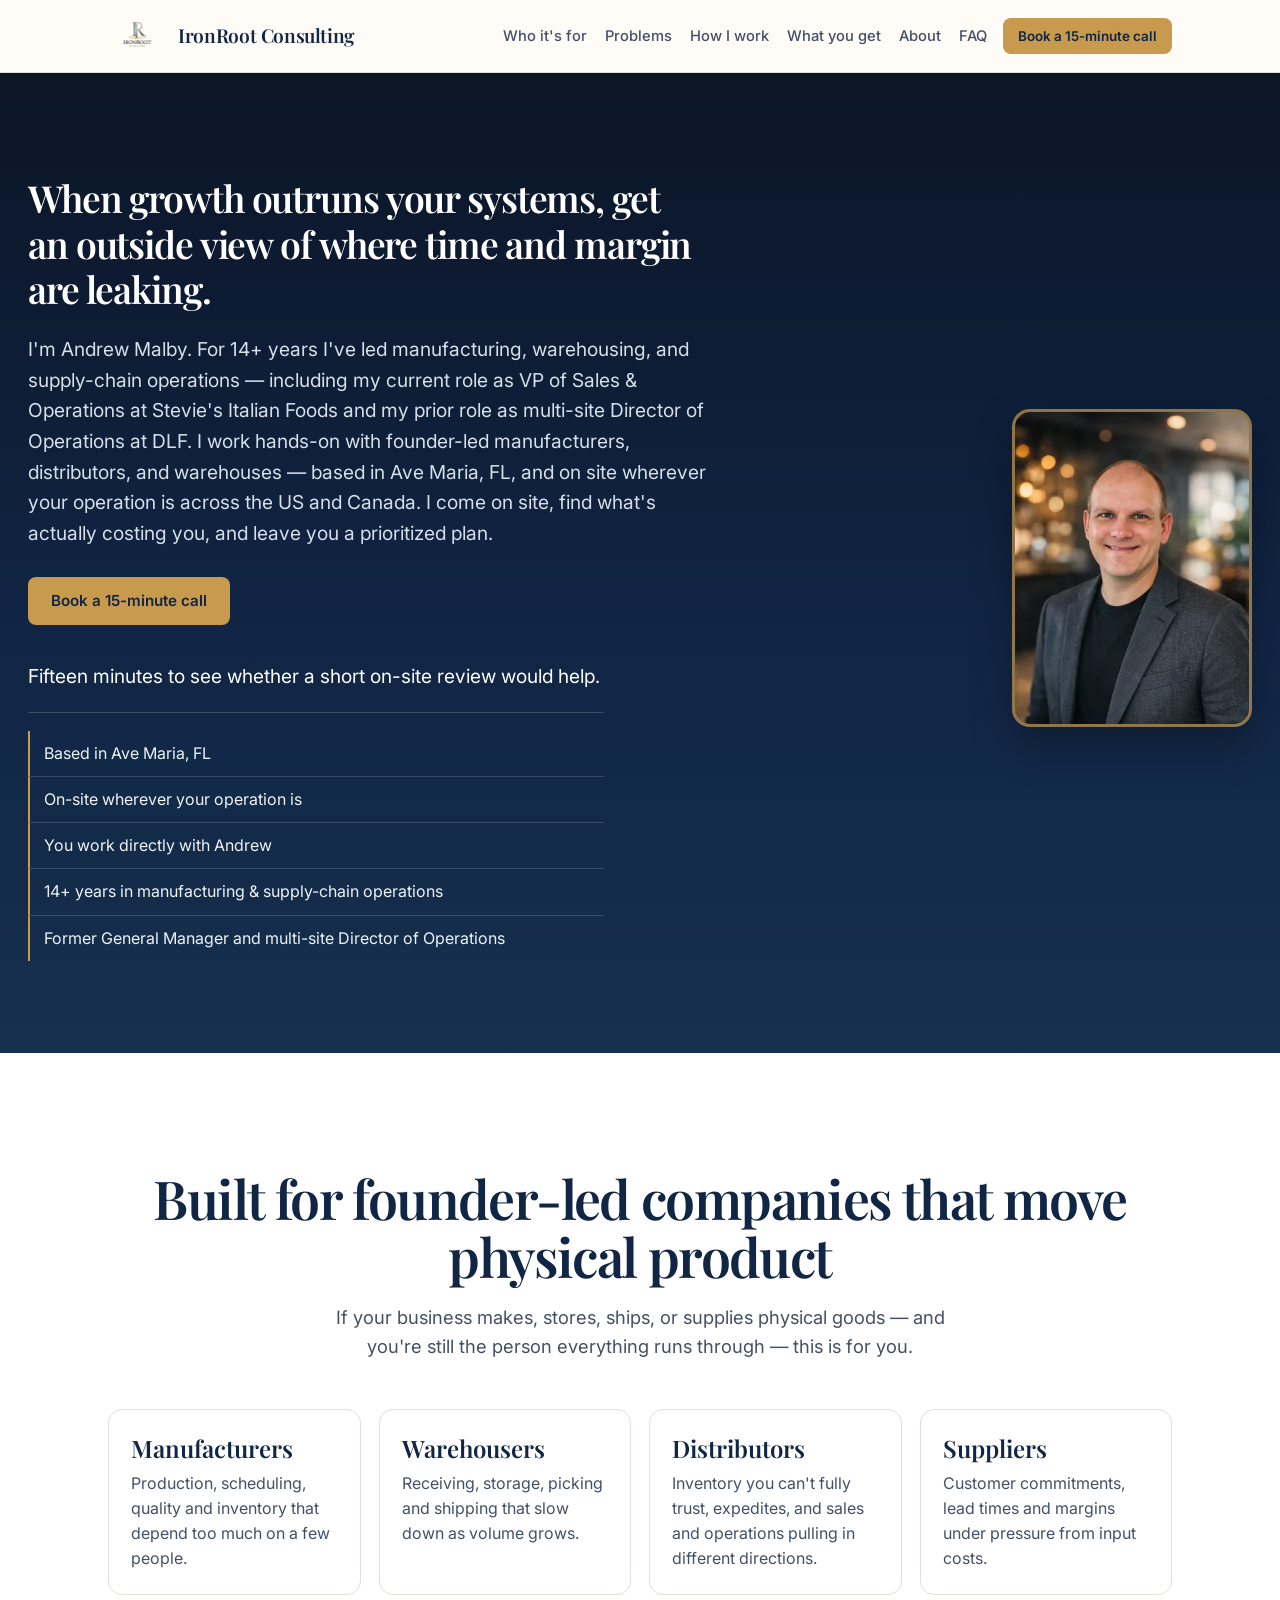
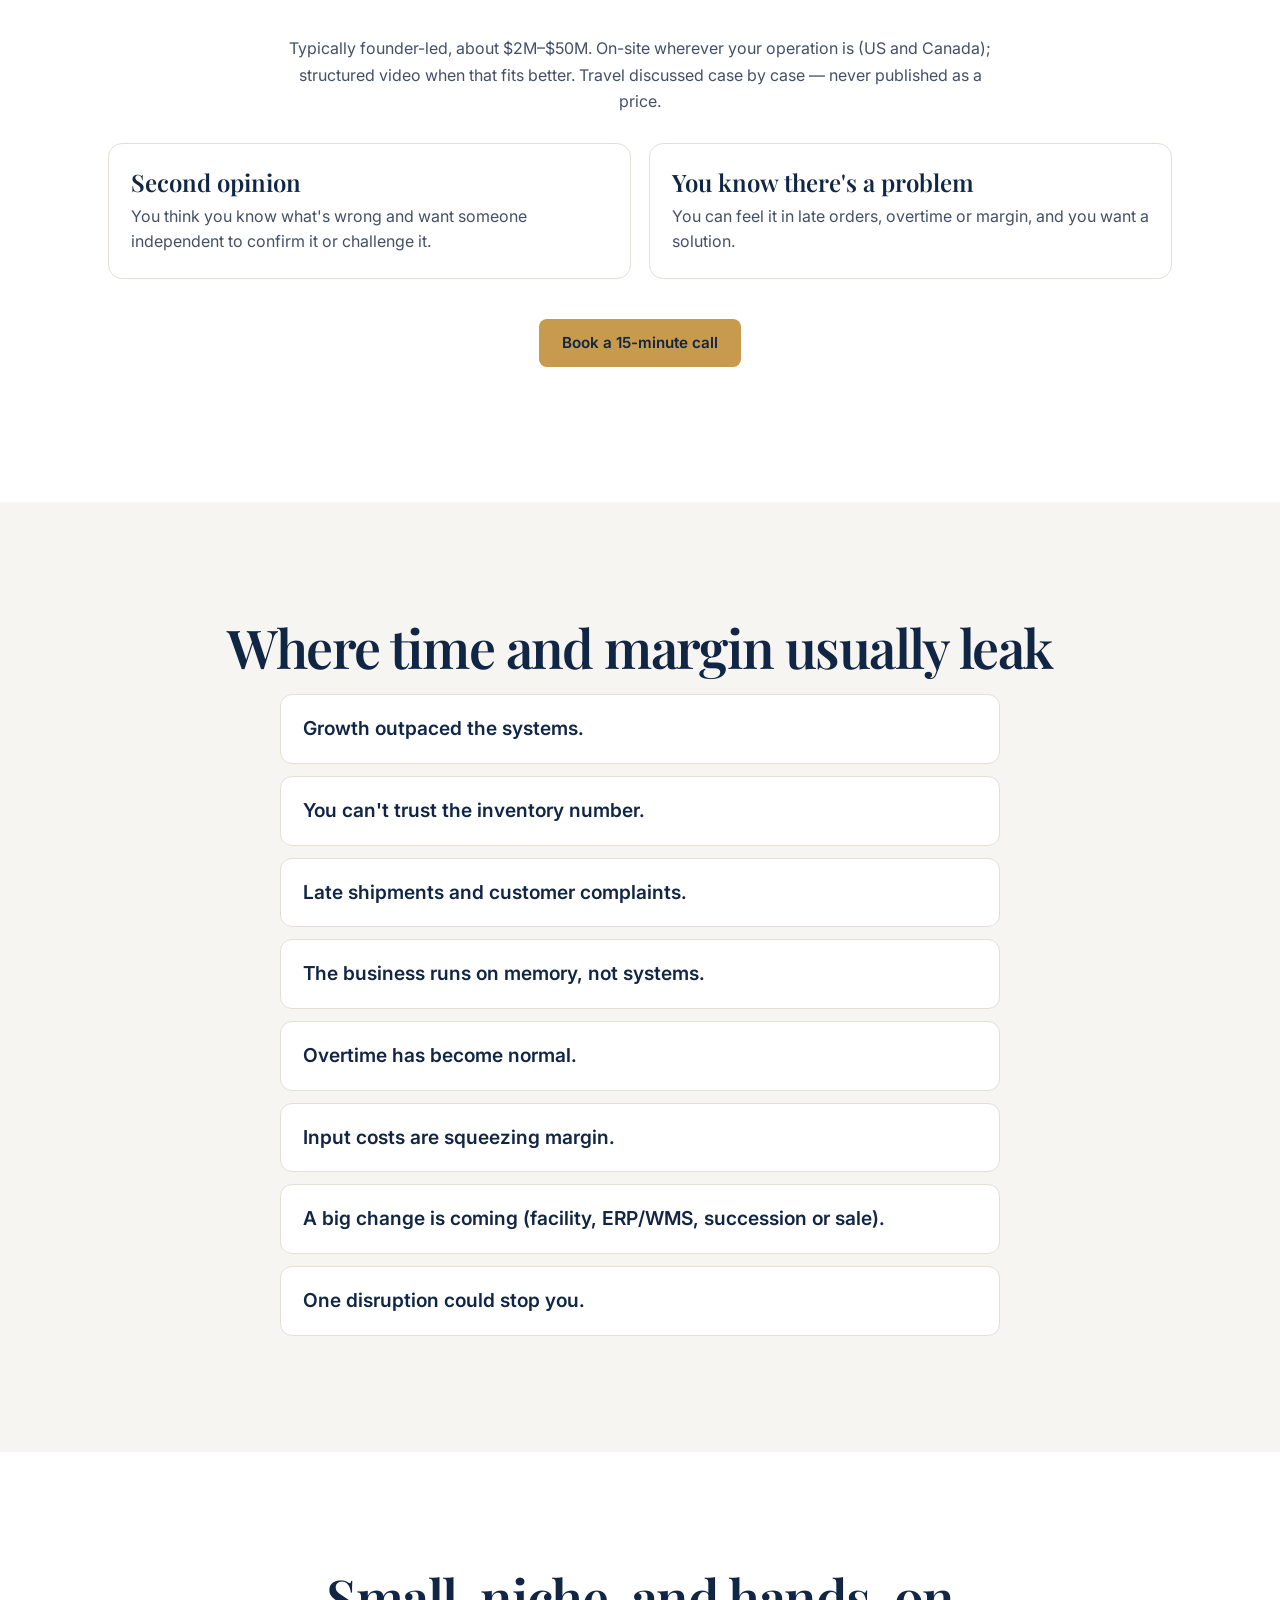
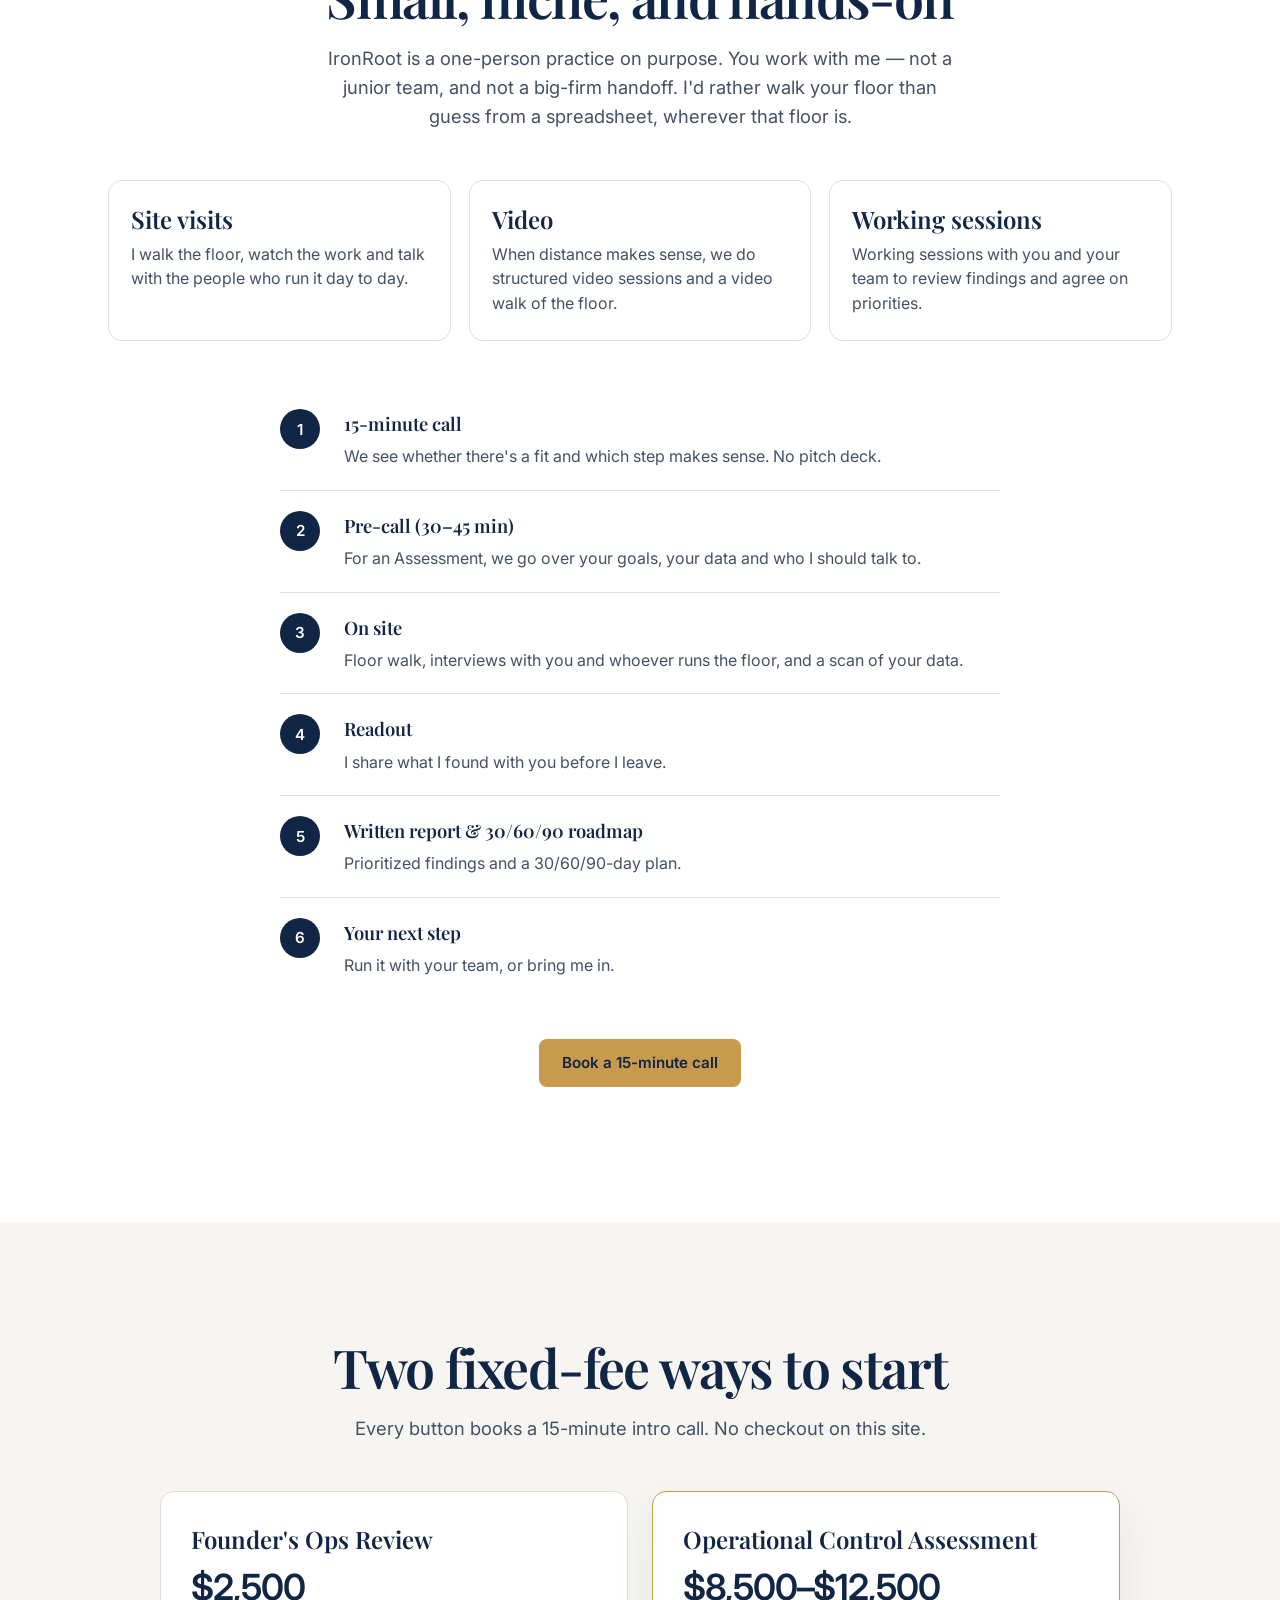
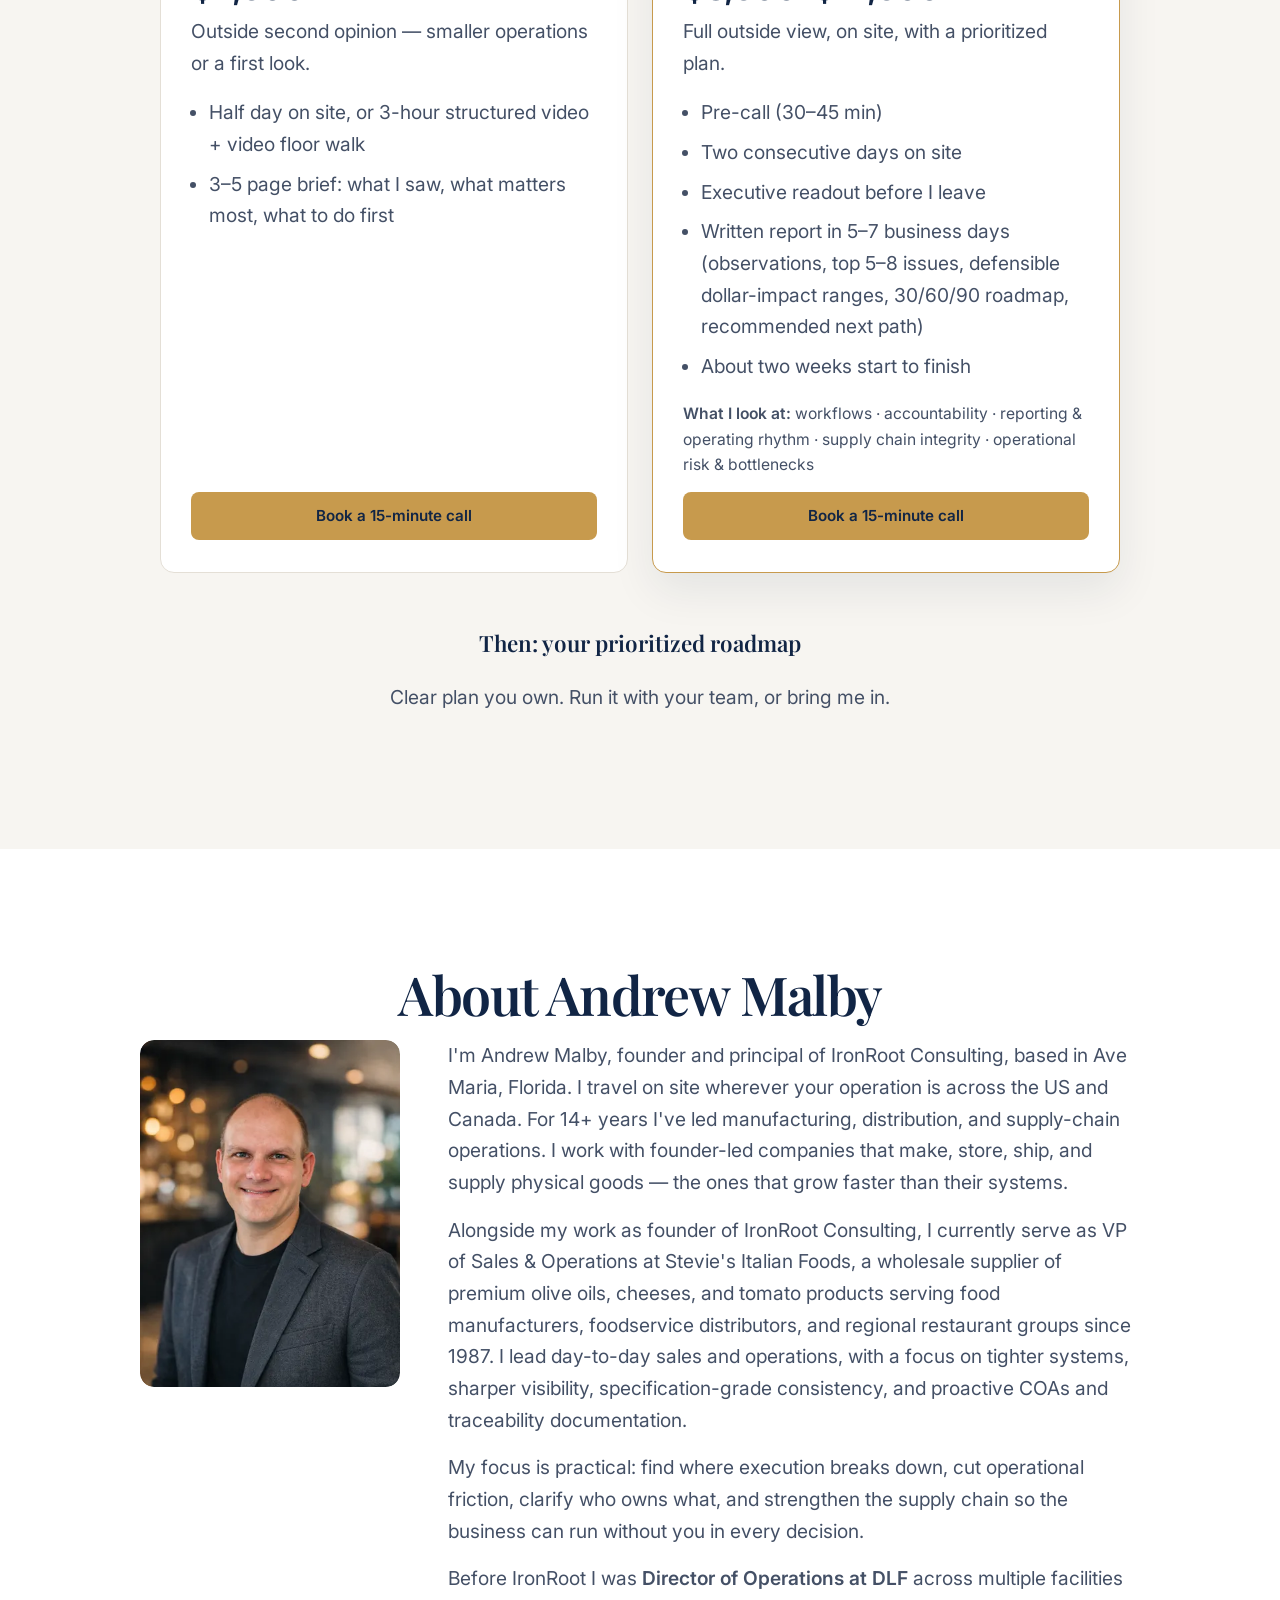
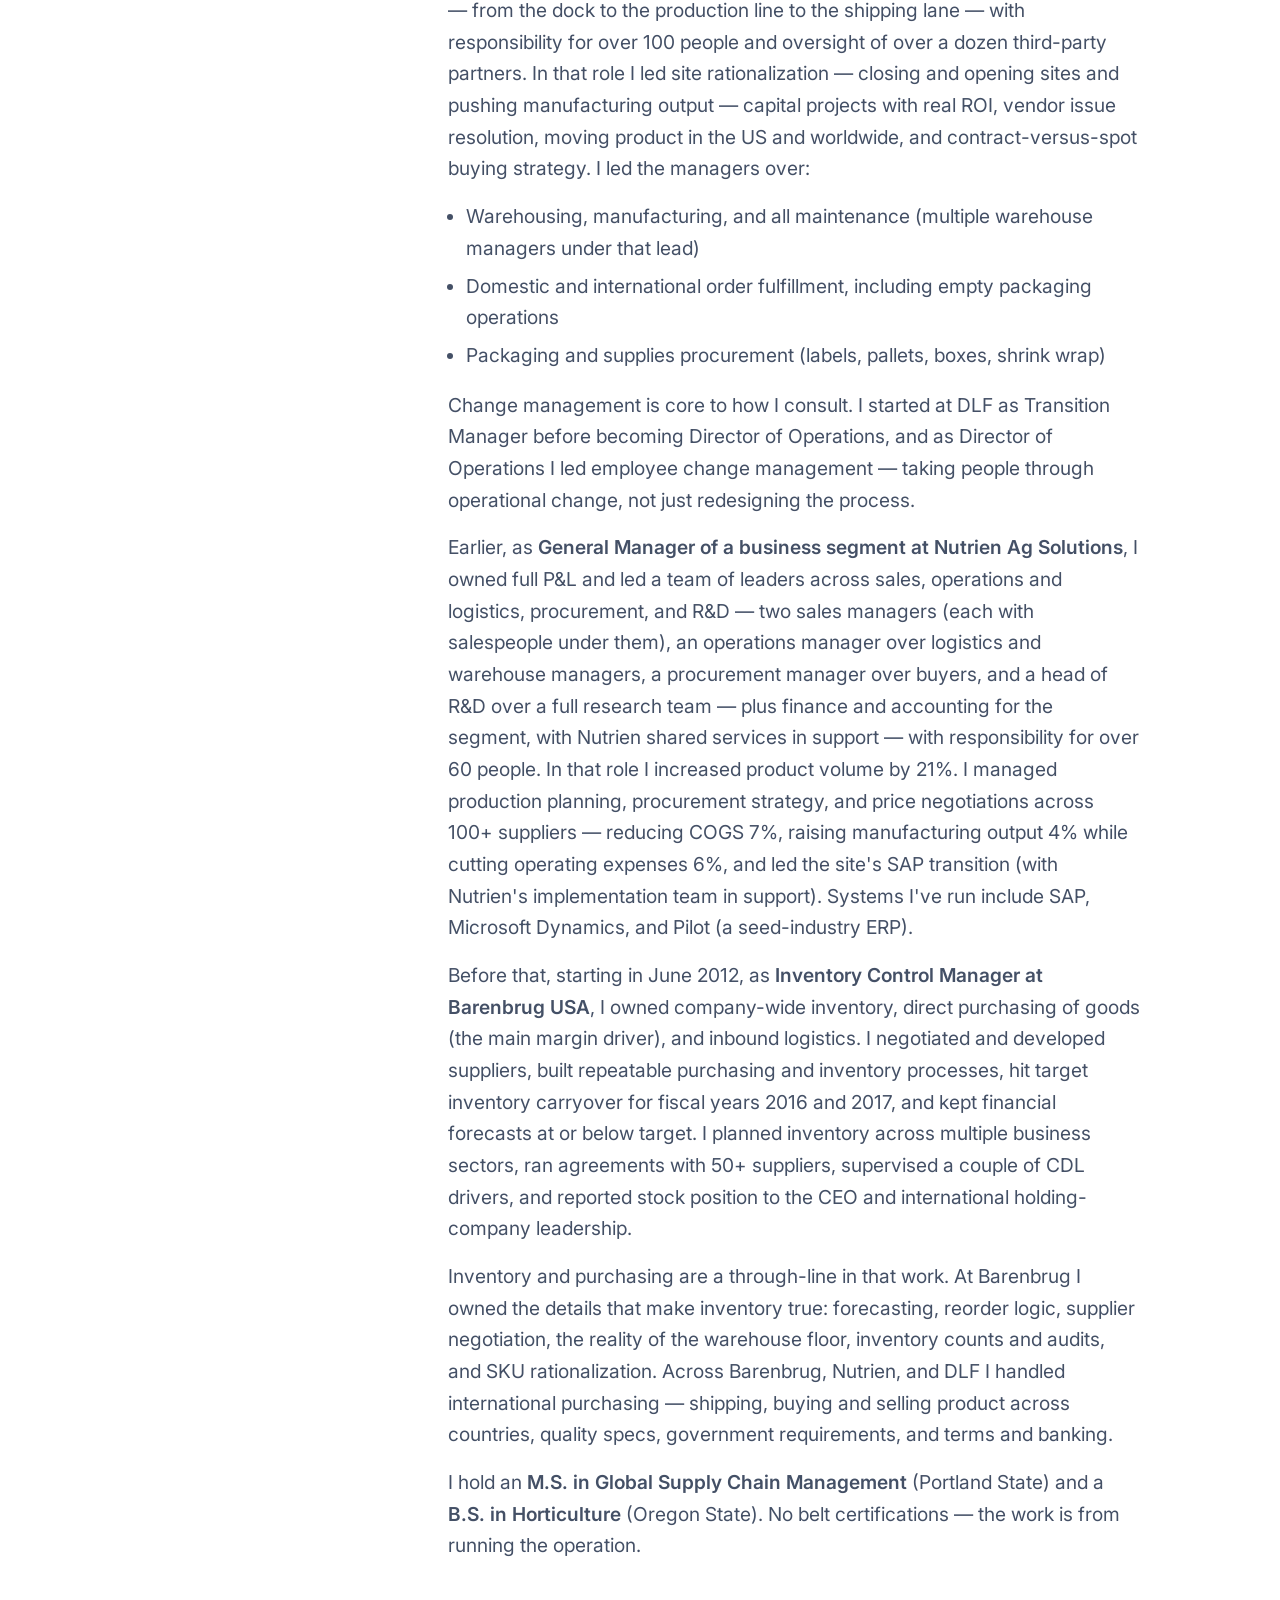
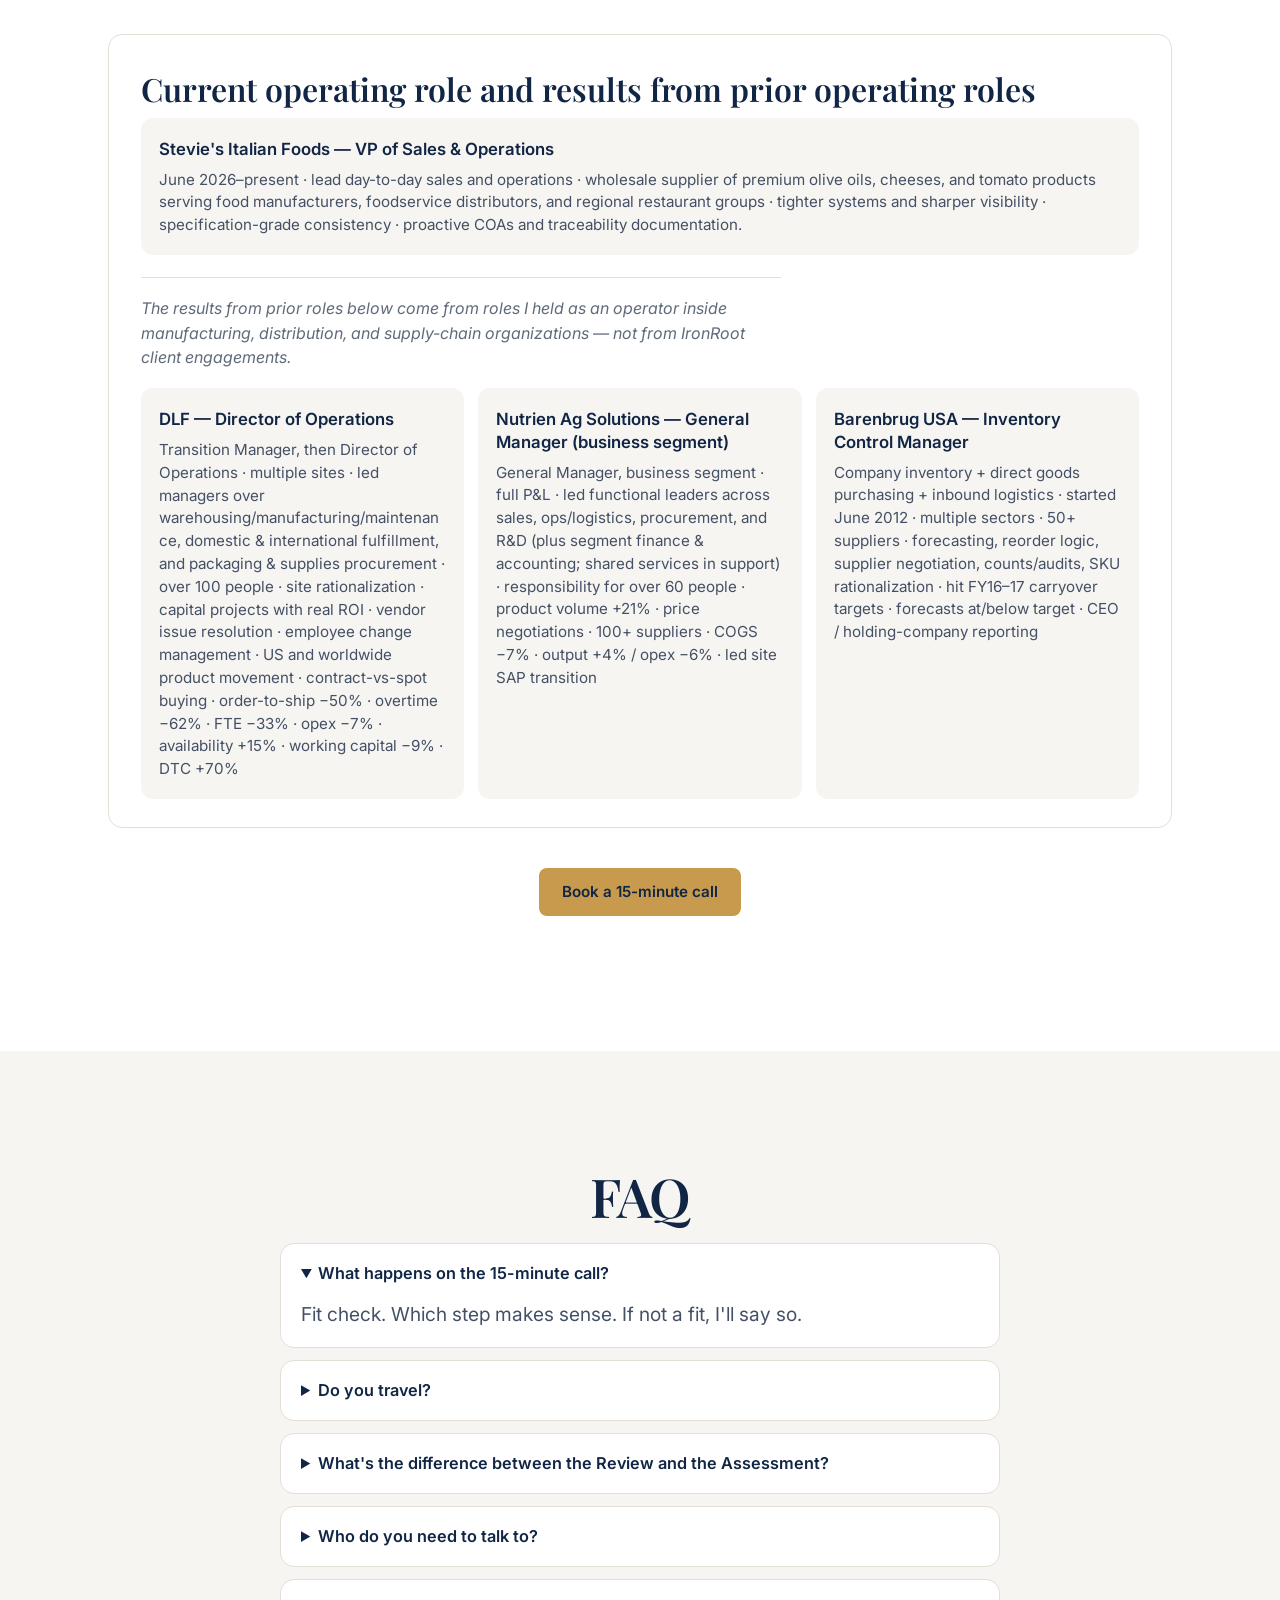
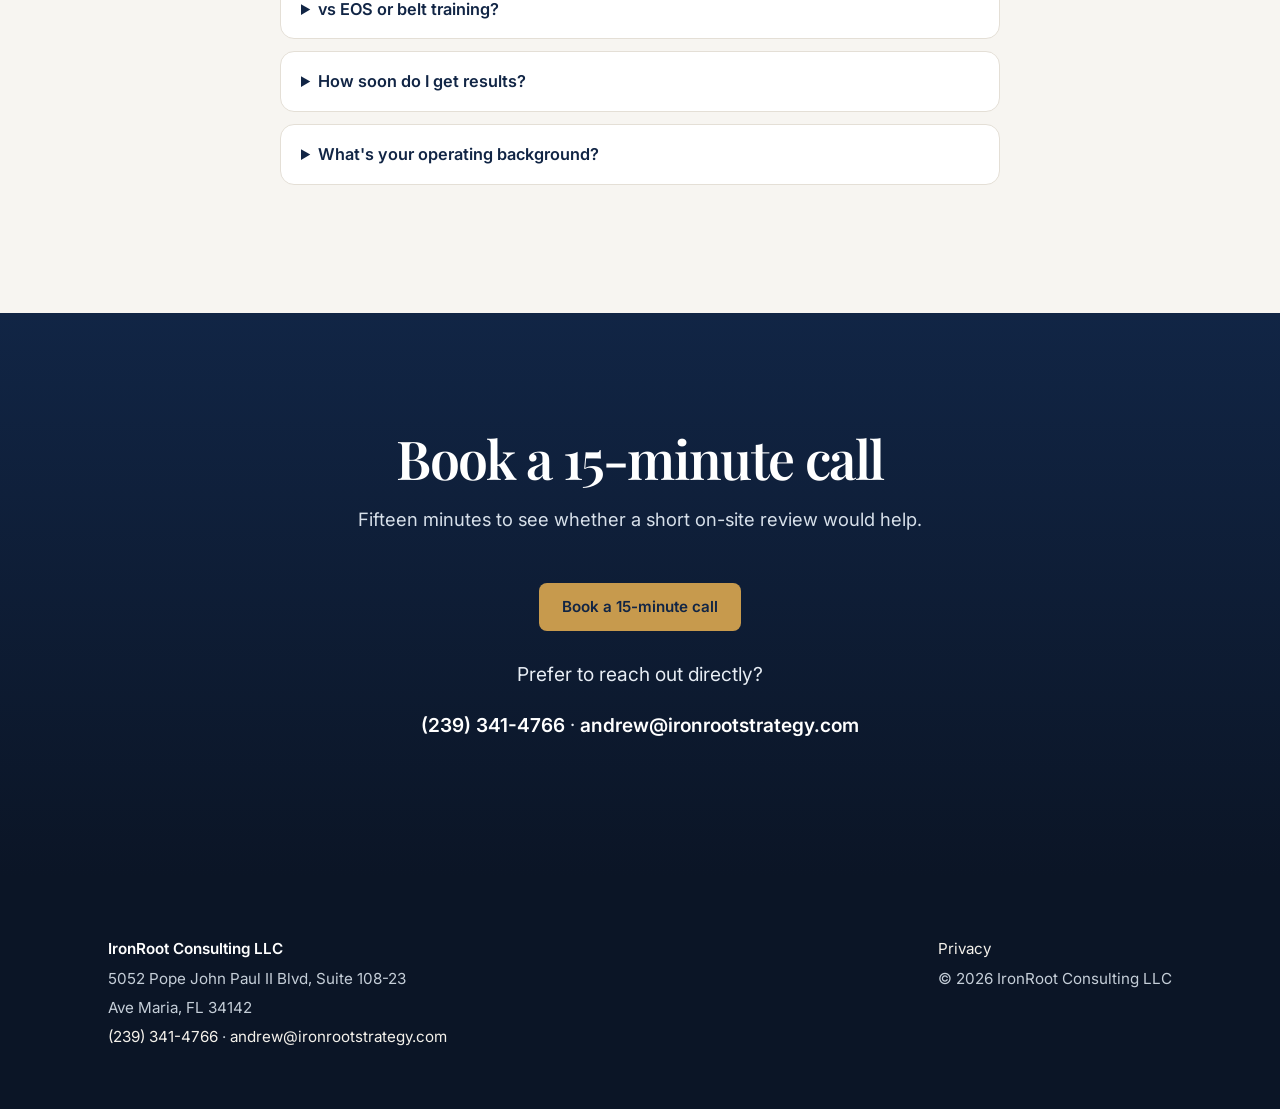
==== commit 71e2f309: "Remove the preview banners from the home and privacy pages. The privacy stub body is unchanged. No C" ====
--- a/index.html
+++ b/index.html
@@ -214,7 +214,6 @@
 <link rel="stylesheet" href="styles.css">
 </head>
 <body>
-<div class="preview-banner"><strong>PREVIEW</strong> — not live on ironrootstrategy.com · GitHub Pages only · no custom domain</div>
 <header class="top"><div class="wrap">
   <a class="brand" href="#top"><img src="assets/ir-logo.png" alt="IronRoot Consulting" width="40" height="40"> IronRoot Consulting</a>
   <nav>
